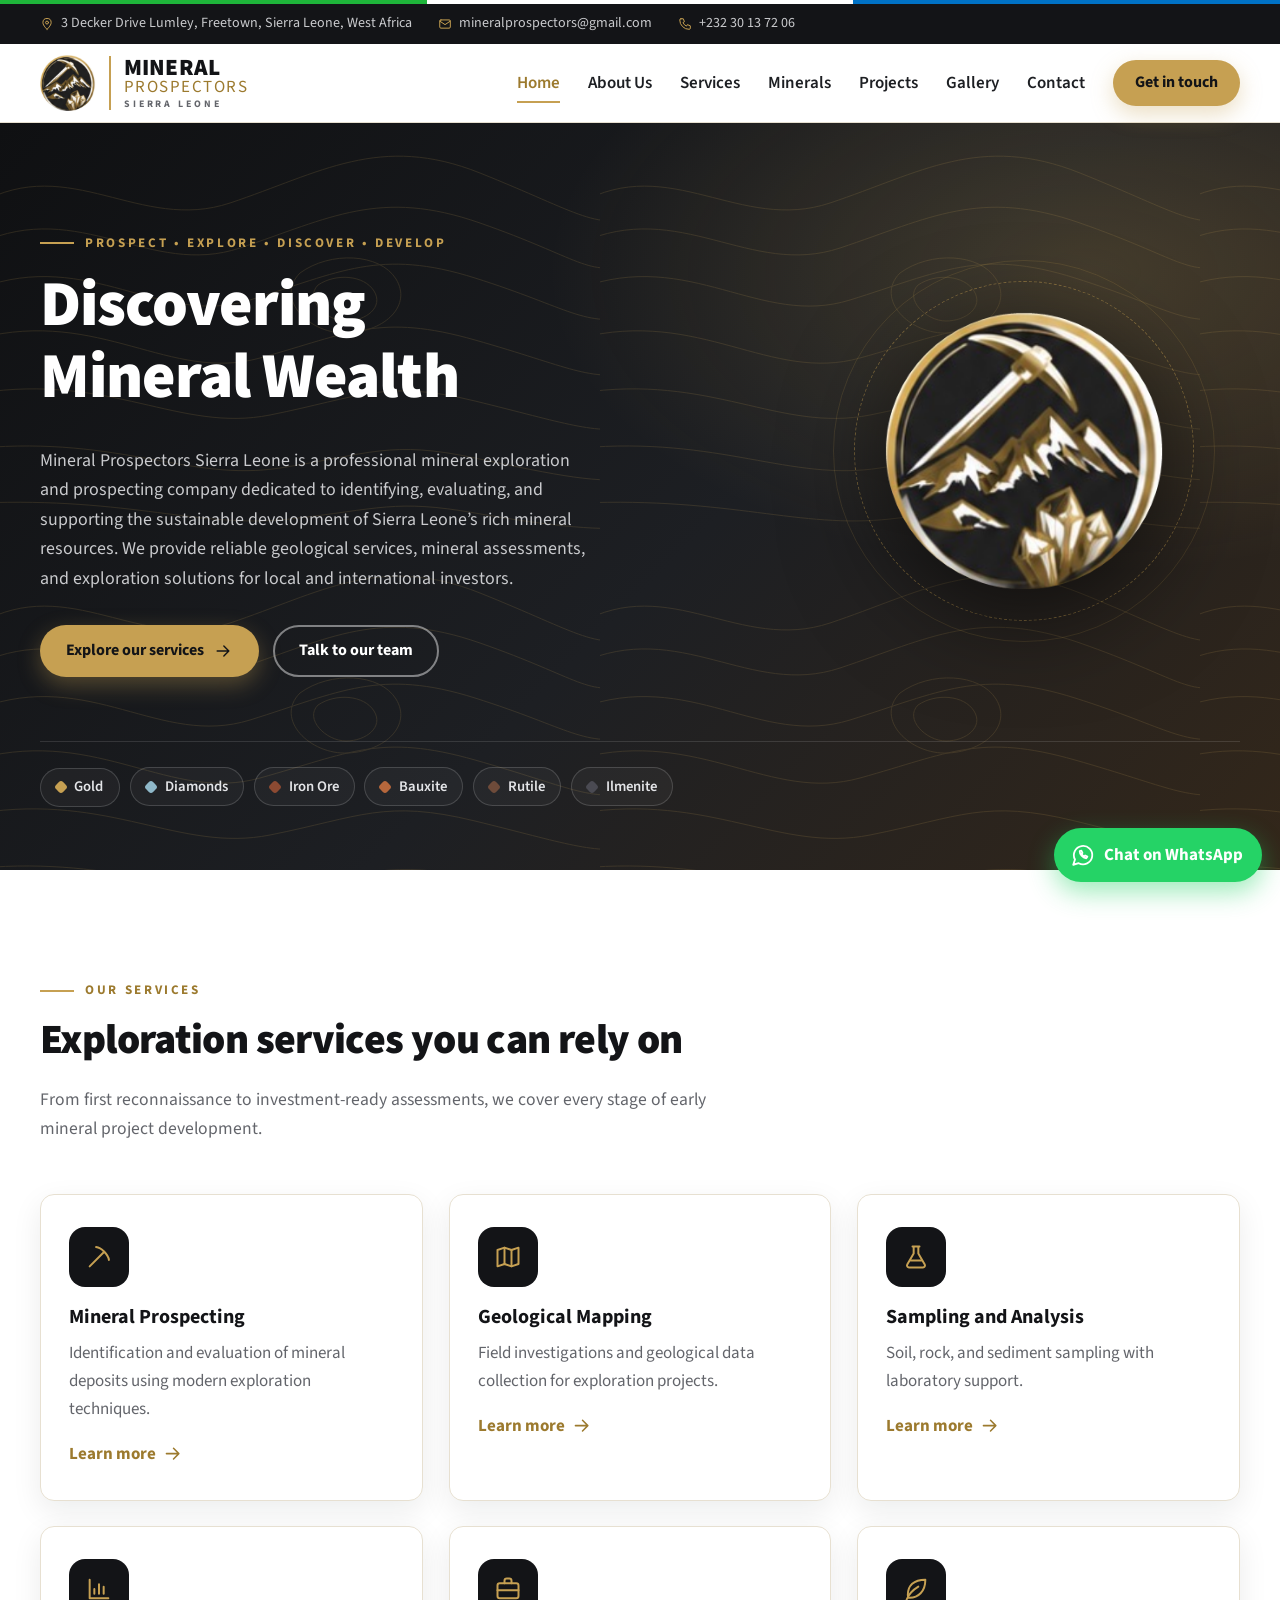
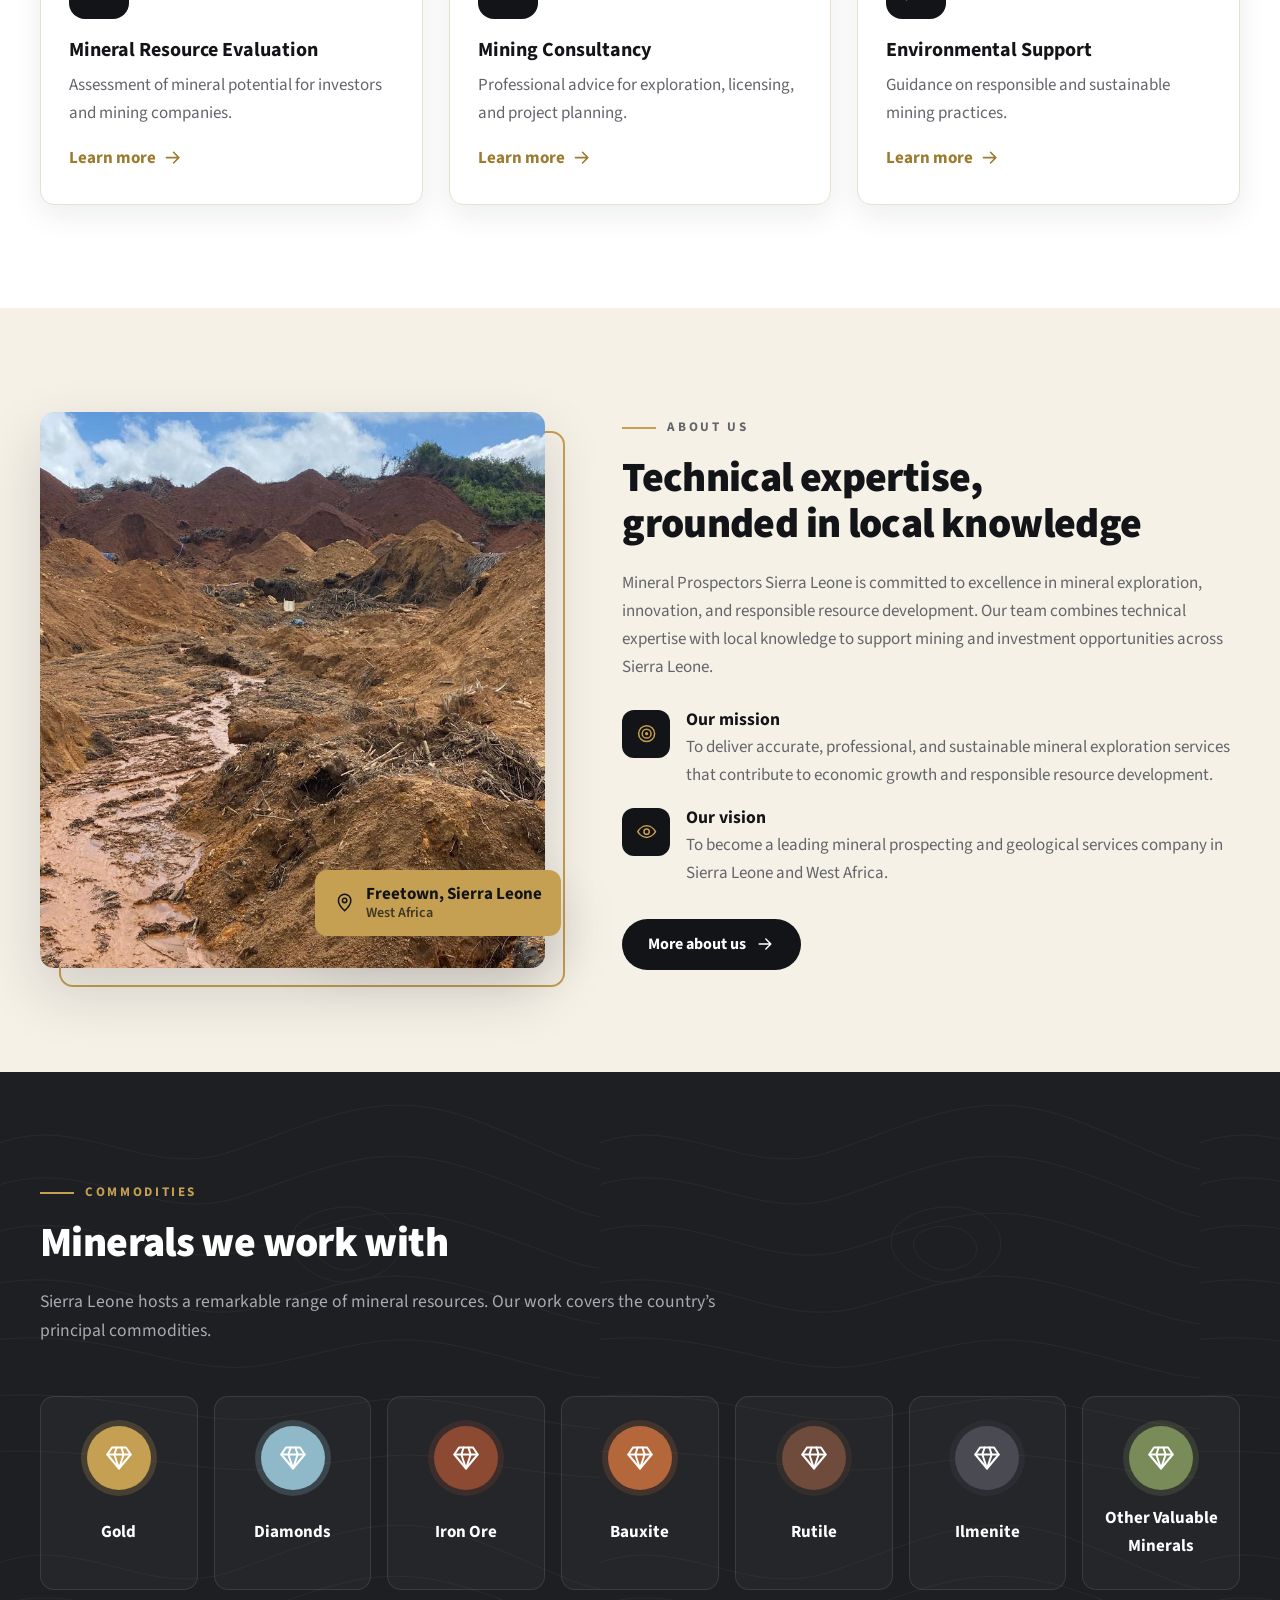
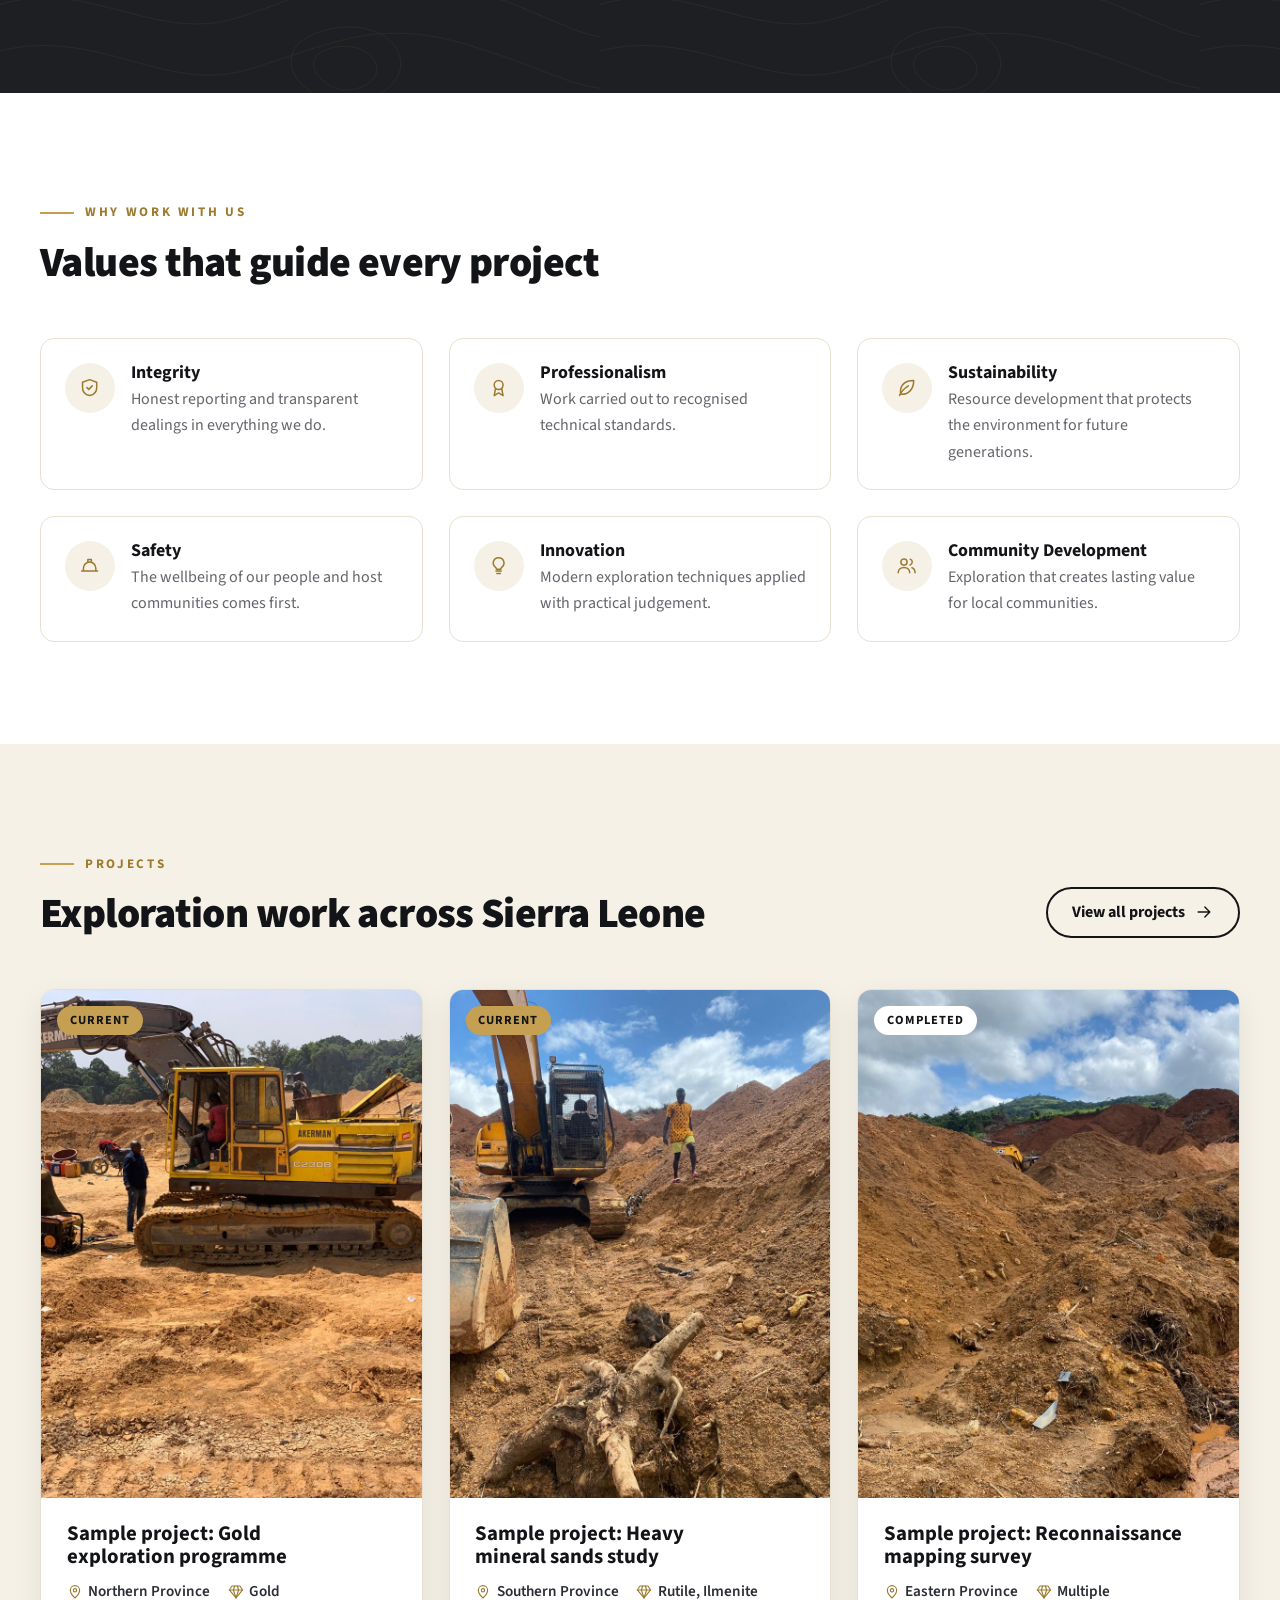
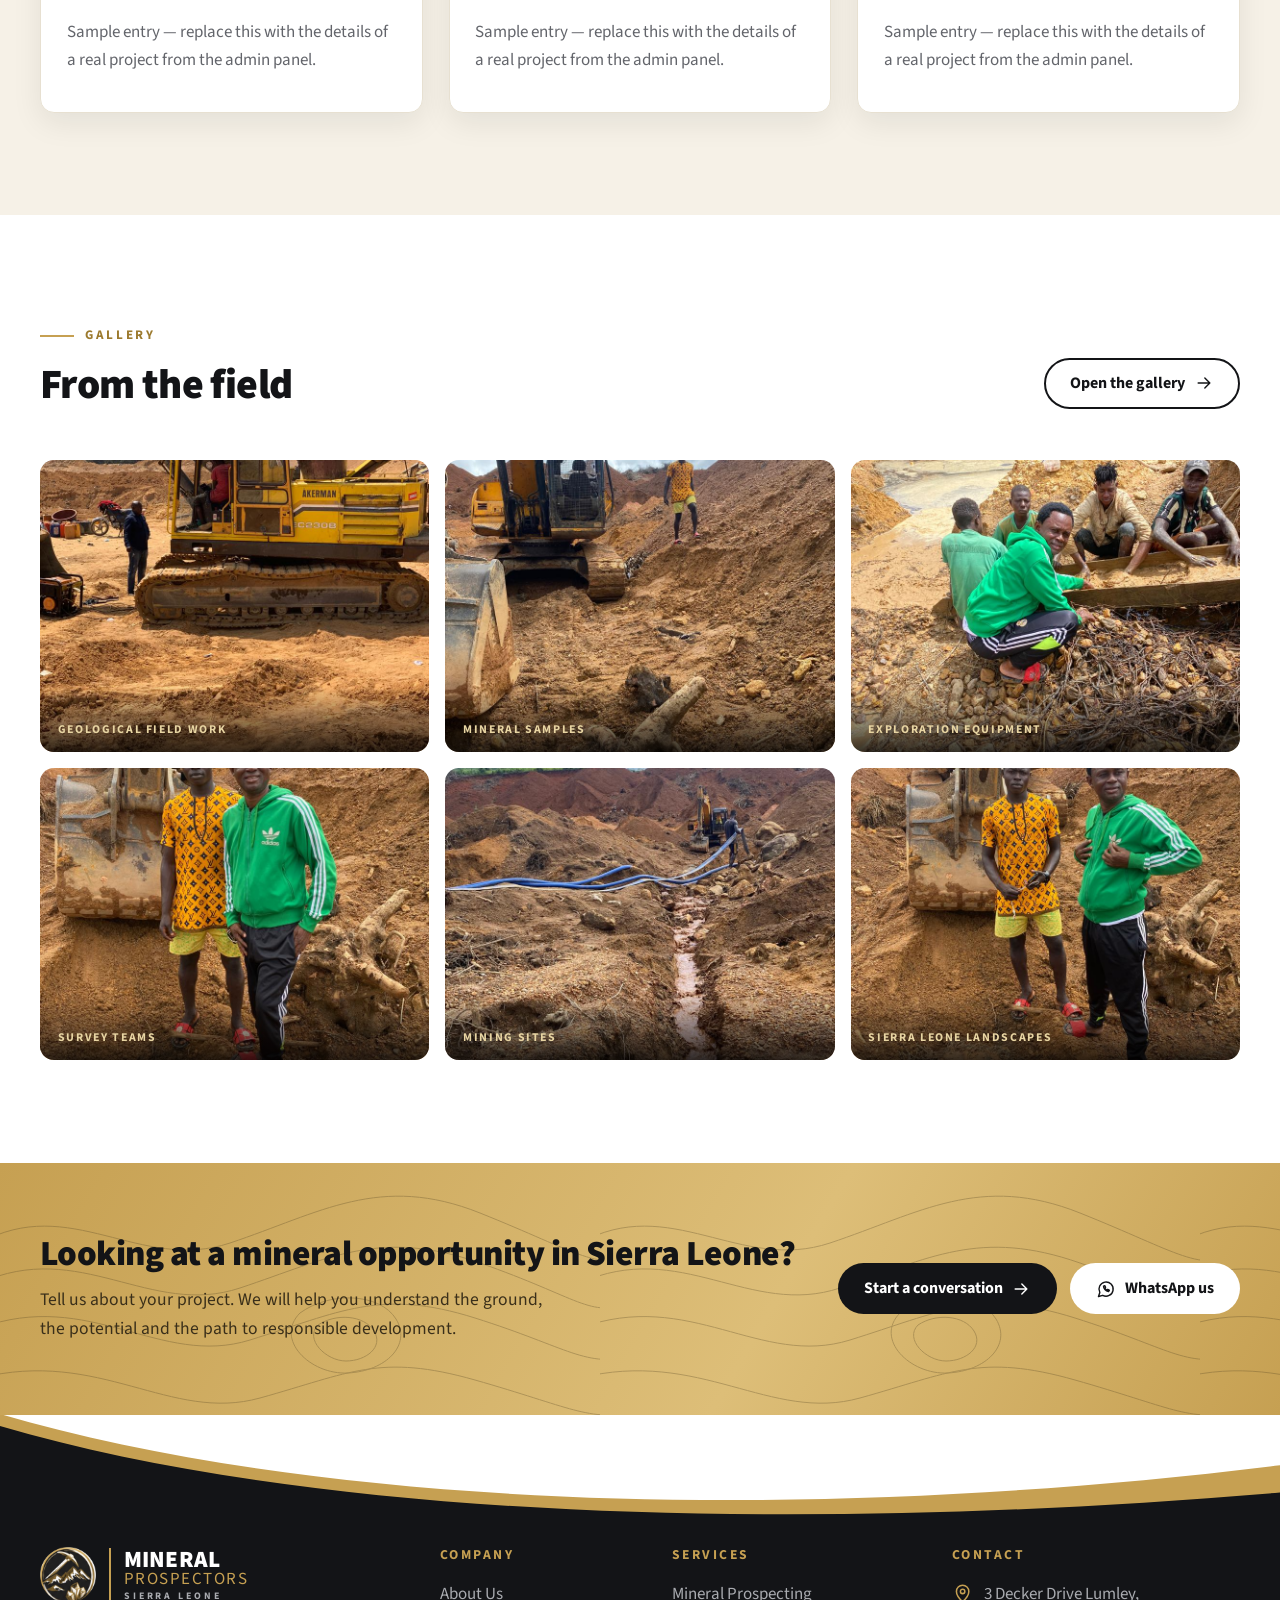
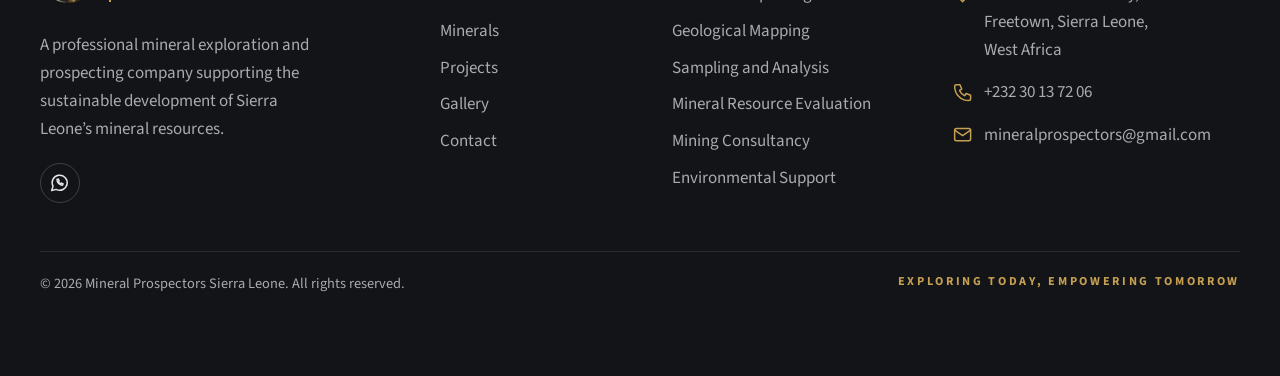
==== index.html @ 702586b1 "Static HTML/CSS/JS copy of the Mineral Prospectors Sierra Leone website Co-Authored-By: Claude Opus " ====
<!DOCTYPE html>
<html lang="en">
<head>
    <meta charset="utf-8">
    <meta name="viewport" content="width=device-width, initial-scale=1">
    <title>Mineral Prospectors Sierra Leone | Exploring Today, Empowering Tomorrow</title>
    <meta name="description" content="Mineral Prospectors Sierra Leone is a professional mineral exploration and prospecting company providing geological surveys, mineral assessments and mining consultancy for local and international investors.">
    <meta name="theme-color" content="#17181B">
    <meta property="og:title" content="Mineral Prospectors Sierra Leone | Exploring Today, Empowering Tomorrow">
    <meta property="og:description" content="Mineral Prospectors Sierra Leone is a professional mineral exploration and prospecting company providing geological surveys, mineral assessments and mining consultancy for local and international investors.">
    <meta property="og:type" content="website">
    <link rel="icon" type="image/png" href="assets/img/favicon.png">
    <link rel="preconnect" href="https://fonts.googleapis.com">
    <link rel="preconnect" href="https://fonts.gstatic.com" crossorigin>
    <link href="https://fonts.googleapis.com/css2?family=Source+Sans+3:wght@400;600;700;900&display=swap" rel="stylesheet">
    <link rel="stylesheet" href="https://cdn.jsdelivr.net/npm/aos@2.3.4/dist/aos.css">
    <link rel="stylesheet" href="assets/css/style.css">
</head>
<body>
<a class="skip" href="#main">Skip to content</a>
<div class="flag" aria-hidden="true"><i></i><i></i><i></i></div>

<div class="topbar">
    <div class="container topbar__in">
        <div class="topbar__info">
            <span><svg class="icon" viewBox="0 0 24 24" fill="none" stroke="currentColor" stroke-width="1.7" stroke-linecap="round" stroke-linejoin="round" aria-hidden="true"><path d="M12 21s-7-6.200-7-11.500a7 7 0 0 1 14 0C19 14.800 12 21 12 21z"/><circle cx="12" cy="9.500" r="2.500"/></svg>3 Decker Drive Lumley, Freetown, Sierra Leone, West Africa</span>            <a href="mailto:mineralprospectors@gmail.com"><svg class="icon" viewBox="0 0 24 24" fill="none" stroke="currentColor" stroke-width="1.7" stroke-linecap="round" stroke-linejoin="round" aria-hidden="true"><rect x="3" y="5" width="18" height="14" rx="2"/><path d="m3 7 9 6 9-6"/></svg>mineralprospectors@gmail.com</a>            <a href="tel:+23230137206"><svg class="icon" viewBox="0 0 24 24" fill="none" stroke="currentColor" stroke-width="1.7" stroke-linecap="round" stroke-linejoin="round" aria-hidden="true"><path d="M5 3h4l2 5-2.500 1.500a11 11 0 0 0 6 6L16 13l5 2v4a2 2 0 0 1-2 2A16 16 0 0 1 3 5a2 2 0 0 1 2-2z"/></svg>+232 30 13 72 06</a>        </div>
        <div class="topbar__right">
            <div class="topbar__social">
                            </div>
        </div>
    </div>
</div>

<header class="header" id="header">
    <div class="container header__in">
        <a class="brand" href="index.html" aria-label="Mineral Prospectors Sierra Leone — home">
            <img src="assets/img/logo.png" alt="" width="56" height="56">
            <span class="brand__text"><strong>Mineral</strong><em>Prospectors</em><small>Sierra Leone</small></span>
        </a>

        <nav class="nav" id="nav" aria-label="Main">
            <div class="nav__head"><span>Menu</span><button class="nav__close" id="navClose" type="button" aria-label="Close menu"><svg class="icon" viewBox="0 0 24 24" fill="none" stroke="currentColor" stroke-width="1.7" stroke-linecap="round" stroke-linejoin="round" aria-hidden="true"><path d="M6 6l12 12M18 6 6 18"/></svg></button></div>
                            <a href="index.html" class="is-active" aria-current="page">Home</a>
                            <a href="about.html">About Us</a>
                            <a href="services.html">Services</a>
                            <a href="minerals.html">Minerals</a>
                            <a href="projects.html">Projects</a>
                            <a href="gallery.html">Gallery</a>
                            <a href="contact.html">Contact</a>
                        <a class="btn btn--gold nav__cta" href="contact.html">Get in touch</a>
        </nav>

        <button class="burger" id="burger" aria-label="Open menu" aria-expanded="false" aria-controls="nav"><span></span><span></span><span></span></button>
    </div>
</header>

<main id="main">

<section class="hero" style="--hero-img:url('uploads/20261009-c30846c750f95243.jpg')">
    <div class="container hero__in">
        <div class="hero__copy">
            <p class="eyebrow" data-aos="fade-up">Prospect • Explore • Discover • Develop</p>
            <h1 data-aos="fade-up" data-aos-delay="80">Discovering Mineral Wealth</h1>
            <p class="hero__text" data-aos="fade-up" data-aos-delay="160">Mineral Prospectors Sierra Leone is a professional mineral exploration and prospecting company dedicated to identifying, evaluating, and supporting the sustainable development of Sierra Leone’s rich mineral resources. We provide reliable geological services, mineral assessments, and exploration solutions for local and international investors.</p>
            <div class="hero__actions" data-aos="fade-up" data-aos-delay="240">
                                    <a class="btn btn--gold" href="services.html">Explore our services<svg class="icon" viewBox="0 0 24 24" fill="none" stroke="currentColor" stroke-width="1.7" stroke-linecap="round" stroke-linejoin="round" aria-hidden="true"><path d="M5 12h14M13 6l6 6-6 6"/></svg></a>
                                                    <a class="btn btn--ghost" href="contact.html">Talk to our team</a>
                            </div>
        </div>

        <div class="hero__art" data-aos="zoom-in" data-aos-delay="200" aria-hidden="true">
            <div class="hero__ring"></div>
            <img src="assets/img/logo.png" alt="" width="320" height="320">
        </div>
    </div>

            <div class="container">
            <ul class="hero__minerals" data-aos="fade-up" data-aos-delay="300">
                                    <li><i style="background:#C6A052"></i>Gold</li>
                                    <li><i style="background:#8FB8C9"></i>Diamonds</li>
                                    <li><i style="background:#8C4A32"></i>Iron Ore</li>
                                    <li><i style="background:#B5673C"></i>Bauxite</li>
                                    <li><i style="background:#6E4B3A"></i>Rutile</li>
                                    <li><i style="background:#4A4A52"></i>Ilmenite</li>
                            </ul>
        </div>
    </section>


<section class="section">
    <div class="container">
        <header class="section__head" data-aos="fade-up">
            <p class="eyebrow">Our services</p>
            <h2>Exploration services you can rely on</h2>
            <p>From first reconnaissance to investment-ready assessments, we cover every stage of early mineral project development.</p>
        </header>
        <div class="grid grid--3">
                            <article class="card service" data-aos="fade-up" data-aos-delay="0">
                    <span class="service__icon"><svg class="icon" viewBox="0 0 24 24" fill="none" stroke="currentColor" stroke-width="1.7" stroke-linecap="round" stroke-linejoin="round" aria-hidden="true"><path d="M16.5 7.5 4 20"/><path d="M9.5 3.5C14 4 20 10 20.5 14.5"/></svg></span>
                    <h3>Mineral Prospecting</h3>
                    <p>Identification and evaluation of mineral deposits using modern exploration techniques.</p>
                    <a class="link" href="services.html#service-1">Learn more<svg class="icon" viewBox="0 0 24 24" fill="none" stroke="currentColor" stroke-width="1.7" stroke-linecap="round" stroke-linejoin="round" aria-hidden="true"><path d="M5 12h14M13 6l6 6-6 6"/></svg></a>
                </article>
                            <article class="card service" data-aos="fade-up" data-aos-delay="100">
                    <span class="service__icon"><svg class="icon" viewBox="0 0 24 24" fill="none" stroke="currentColor" stroke-width="1.7" stroke-linecap="round" stroke-linejoin="round" aria-hidden="true"><path d="M9 4 3 6v14l6-2 6 2 6-2V4l-6 2-6-2z"/><path d="M9 4v14M15 6v14"/></svg></span>
                    <h3>Geological Mapping</h3>
                    <p>Field investigations and geological data collection for exploration projects.</p>
                    <a class="link" href="services.html#service-2">Learn more<svg class="icon" viewBox="0 0 24 24" fill="none" stroke="currentColor" stroke-width="1.7" stroke-linecap="round" stroke-linejoin="round" aria-hidden="true"><path d="M5 12h14M13 6l6 6-6 6"/></svg></a>
                </article>
                            <article class="card service" data-aos="fade-up" data-aos-delay="200">
                    <span class="service__icon"><svg class="icon" viewBox="0 0 24 24" fill="none" stroke="currentColor" stroke-width="1.7" stroke-linecap="round" stroke-linejoin="round" aria-hidden="true"><path d="M9 3h6M10 3v6l-5.5 9.5A1.7 1.7 0 0 0 6 21h12a1.7 1.7 0 0 0 1.5-2.5L14 9V3"/><path d="M7.5 15h9"/></svg></span>
                    <h3>Sampling and Analysis</h3>
                    <p>Soil, rock, and sediment sampling with laboratory support.</p>
                    <a class="link" href="services.html#service-3">Learn more<svg class="icon" viewBox="0 0 24 24" fill="none" stroke="currentColor" stroke-width="1.7" stroke-linecap="round" stroke-linejoin="round" aria-hidden="true"><path d="M5 12h14M13 6l6 6-6 6"/></svg></a>
                </article>
                            <article class="card service" data-aos="fade-up" data-aos-delay="0">
                    <span class="service__icon"><svg class="icon" viewBox="0 0 24 24" fill="none" stroke="currentColor" stroke-width="1.7" stroke-linecap="round" stroke-linejoin="round" aria-hidden="true"><path d="M4 4v16h16"/><path d="M8 16v-4M12 16V8M16 16v-6"/></svg></span>
                    <h3>Mineral Resource Evaluation</h3>
                    <p>Assessment of mineral potential for investors and mining companies.</p>
                    <a class="link" href="services.html#service-4">Learn more<svg class="icon" viewBox="0 0 24 24" fill="none" stroke="currentColor" stroke-width="1.7" stroke-linecap="round" stroke-linejoin="round" aria-hidden="true"><path d="M5 12h14M13 6l6 6-6 6"/></svg></a>
                </article>
                            <article class="card service" data-aos="fade-up" data-aos-delay="100">
                    <span class="service__icon"><svg class="icon" viewBox="0 0 24 24" fill="none" stroke="currentColor" stroke-width="1.7" stroke-linecap="round" stroke-linejoin="round" aria-hidden="true"><rect x="3" y="7" width="18" height="13" rx="2"/><path d="M9 7V5a2 2 0 0 1 2-2h2a2 2 0 0 1 2 2v2M3 13h18"/></svg></span>
                    <h3>Mining Consultancy</h3>
                    <p>Professional advice for exploration, licensing, and project planning.</p>
                    <a class="link" href="services.html#service-5">Learn more<svg class="icon" viewBox="0 0 24 24" fill="none" stroke="currentColor" stroke-width="1.7" stroke-linecap="round" stroke-linejoin="round" aria-hidden="true"><path d="M5 12h14M13 6l6 6-6 6"/></svg></a>
                </article>
                            <article class="card service" data-aos="fade-up" data-aos-delay="200">
                    <span class="service__icon"><svg class="icon" viewBox="0 0 24 24" fill="none" stroke="currentColor" stroke-width="1.7" stroke-linecap="round" stroke-linejoin="round" aria-hidden="true"><path d="M20 4C10 4 5 9 5 17c0 1 .2 2 .5 2.500C14 20 20 14 20 4z"/><path d="M4 21c2-5 5-8 10-11"/></svg></span>
                    <h3>Environmental Support</h3>
                    <p>Guidance on responsible and sustainable mining practices.</p>
                    <a class="link" href="services.html#service-6">Learn more<svg class="icon" viewBox="0 0 24 24" fill="none" stroke="currentColor" stroke-width="1.7" stroke-linecap="round" stroke-linejoin="round" aria-hidden="true"><path d="M5 12h14M13 6l6 6-6 6"/></svg></a>
                </article>
                    </div>
    </div>
</section>

<section class="section section--sand">
    <div class="container split">
        <div class="split__media" data-aos="fade-right">
            <img class="split__img" src="uploads/20261009-9b5b3c25ed85804b.jpg" alt="About Mineral Prospectors" loading="lazy">            <div class="split__badge"><svg class="icon" viewBox="0 0 24 24" fill="none" stroke="currentColor" stroke-width="1.7" stroke-linecap="round" stroke-linejoin="round" aria-hidden="true"><path d="M12 21s-7-6.200-7-11.500a7 7 0 0 1 14 0C19 14.800 12 21 12 21z"/><circle cx="12" cy="9.500" r="2.500"/></svg><span>Freetown, Sierra Leone<small>West Africa</small></span></div>
        </div>
        <div data-aos="fade-left">
            <p class="eyebrow">About us</p>
            <h2>Technical expertise, grounded in local knowledge</h2>
            <p>Mineral Prospectors Sierra Leone is committed to excellence in mineral exploration, innovation, and responsible resource development. Our team combines technical expertise with local knowledge to support mining and investment opportunities across Sierra Leone.</p>            <div class="mv">
                <div class="mv__item"><span><svg class="icon" viewBox="0 0 24 24" fill="none" stroke="currentColor" stroke-width="1.7" stroke-linecap="round" stroke-linejoin="round" aria-hidden="true"><circle cx="12" cy="12" r="9"/><circle cx="12" cy="12" r="5"/><circle cx="12" cy="12" r="1"/></svg></span><div><h3>Our mission</h3><p>To deliver accurate, professional, and sustainable mineral exploration services that contribute to economic growth and responsible resource development.</p></div></div>
                <div class="mv__item"><span><svg class="icon" viewBox="0 0 24 24" fill="none" stroke="currentColor" stroke-width="1.7" stroke-linecap="round" stroke-linejoin="round" aria-hidden="true"><path d="M2 12s3.600-6.500 10-6.500S22 12 22 12s-3.600 6.500-10 6.500S2 12 2 12z"/><circle cx="12" cy="12" r="3"/></svg></span><div><h3>Our vision</h3><p>To become a leading mineral prospecting and geological services company in Sierra Leone and West Africa.</p></div></div>
            </div>
            <a class="btn btn--dark" href="about.html">More about us<svg class="icon" viewBox="0 0 24 24" fill="none" stroke="currentColor" stroke-width="1.7" stroke-linecap="round" stroke-linejoin="round" aria-hidden="true"><path d="M5 12h14M13 6l6 6-6 6"/></svg></a>
        </div>
    </div>
</section>

<section class="section section--dark">
    <div class="container">
        <header class="section__head" data-aos="fade-up">
            <p class="eyebrow">Commodities</p>
            <h2>Minerals we work with</h2>
            <p>Sierra Leone hosts a remarkable range of mineral resources. Our work covers the country’s principal commodities.</p>
        </header>
        <div class="minerals">
                            <a class="mineral" href="minerals.html" style="--m:#C6A052" data-aos="zoom-in" data-aos-delay="0">
                    <span class="mineral__gem"><svg class="icon" viewBox="0 0 24 24" fill="none" stroke="currentColor" stroke-width="1.7" stroke-linecap="round" stroke-linejoin="round" aria-hidden="true"><path d="M6 3h12l4 6-10 12L2 9z"/><path d="M2 9h20M10 3 8 9l4 12 4-12-2-6"/></svg></span>
                    <strong>Gold</strong>
                </a>
                            <a class="mineral" href="minerals.html" style="--m:#8FB8C9" data-aos="zoom-in" data-aos-delay="80">
                    <span class="mineral__gem"><svg class="icon" viewBox="0 0 24 24" fill="none" stroke="currentColor" stroke-width="1.7" stroke-linecap="round" stroke-linejoin="round" aria-hidden="true"><path d="M6 3h12l4 6-10 12L2 9z"/><path d="M2 9h20M10 3 8 9l4 12 4-12-2-6"/></svg></span>
                    <strong>Diamonds</strong>
                </a>
                            <a class="mineral" href="minerals.html" style="--m:#8C4A32" data-aos="zoom-in" data-aos-delay="160">
                    <span class="mineral__gem"><svg class="icon" viewBox="0 0 24 24" fill="none" stroke="currentColor" stroke-width="1.7" stroke-linecap="round" stroke-linejoin="round" aria-hidden="true"><path d="M6 3h12l4 6-10 12L2 9z"/><path d="M2 9h20M10 3 8 9l4 12 4-12-2-6"/></svg></span>
                    <strong>Iron Ore</strong>
                </a>
                            <a class="mineral" href="minerals.html" style="--m:#B5673C" data-aos="zoom-in" data-aos-delay="240">
                    <span class="mineral__gem"><svg class="icon" viewBox="0 0 24 24" fill="none" stroke="currentColor" stroke-width="1.7" stroke-linecap="round" stroke-linejoin="round" aria-hidden="true"><path d="M6 3h12l4 6-10 12L2 9z"/><path d="M2 9h20M10 3 8 9l4 12 4-12-2-6"/></svg></span>
                    <strong>Bauxite</strong>
                </a>
                            <a class="mineral" href="minerals.html" style="--m:#6E4B3A" data-aos="zoom-in" data-aos-delay="0">
                    <span class="mineral__gem"><svg class="icon" viewBox="0 0 24 24" fill="none" stroke="currentColor" stroke-width="1.7" stroke-linecap="round" stroke-linejoin="round" aria-hidden="true"><path d="M6 3h12l4 6-10 12L2 9z"/><path d="M2 9h20M10 3 8 9l4 12 4-12-2-6"/></svg></span>
                    <strong>Rutile</strong>
                </a>
                            <a class="mineral" href="minerals.html" style="--m:#4A4A52" data-aos="zoom-in" data-aos-delay="80">
                    <span class="mineral__gem"><svg class="icon" viewBox="0 0 24 24" fill="none" stroke="currentColor" stroke-width="1.7" stroke-linecap="round" stroke-linejoin="round" aria-hidden="true"><path d="M6 3h12l4 6-10 12L2 9z"/><path d="M2 9h20M10 3 8 9l4 12 4-12-2-6"/></svg></span>
                    <strong>Ilmenite</strong>
                </a>
                            <a class="mineral" href="minerals.html" style="--m:#7A8B5A" data-aos="zoom-in" data-aos-delay="160">
                    <span class="mineral__gem"><svg class="icon" viewBox="0 0 24 24" fill="none" stroke="currentColor" stroke-width="1.7" stroke-linecap="round" stroke-linejoin="round" aria-hidden="true"><path d="M6 3h12l4 6-10 12L2 9z"/><path d="M2 9h20M10 3 8 9l4 12 4-12-2-6"/></svg></span>
                    <strong>Other Valuable Minerals</strong>
                </a>
                    </div>
    </div>
</section>

<section class="section">
    <div class="container">
        <header class="section__head" data-aos="fade-up">
            <p class="eyebrow">Why work with us</p>
            <h2>Values that guide every project</h2>
        </header>
        <div class="grid grid--3 values">
                            <div class="value" data-aos="fade-up" data-aos-delay="0">
                    <span><svg class="icon" viewBox="0 0 24 24" fill="none" stroke="currentColor" stroke-width="1.7" stroke-linecap="round" stroke-linejoin="round" aria-hidden="true"><path d="M12 3 4 6v6c0 5 3.5 8 8 9 4.5-1 8-4 8-9V6z"/><path d="m9 12 2 2 4-4"/></svg></span>
                    <div><h3>Integrity</h3><p>Honest reporting and transparent dealings in everything we do.</p></div>
                </div>
                            <div class="value" data-aos="fade-up" data-aos-delay="100">
                    <span><svg class="icon" viewBox="0 0 24 24" fill="none" stroke="currentColor" stroke-width="1.7" stroke-linecap="round" stroke-linejoin="round" aria-hidden="true"><circle cx="12" cy="9" r="5"/><path d="m8.500 13-1.500 8 5-3 5 3-1.500-8"/></svg></span>
                    <div><h3>Professionalism</h3><p>Work carried out to recognised technical standards.</p></div>
                </div>
                            <div class="value" data-aos="fade-up" data-aos-delay="200">
                    <span><svg class="icon" viewBox="0 0 24 24" fill="none" stroke="currentColor" stroke-width="1.7" stroke-linecap="round" stroke-linejoin="round" aria-hidden="true"><path d="M20 4C10 4 5 9 5 17c0 1 .2 2 .5 2.500C14 20 20 14 20 4z"/><path d="M4 21c2-5 5-8 10-11"/></svg></span>
                    <div><h3>Sustainability</h3><p>Resource development that protects the environment for future generations.</p></div>
                </div>
                            <div class="value" data-aos="fade-up" data-aos-delay="0">
                    <span><svg class="icon" viewBox="0 0 24 24" fill="none" stroke="currentColor" stroke-width="1.7" stroke-linecap="round" stroke-linejoin="round" aria-hidden="true"><path d="M3 18h18M5 18v-3a7 7 0 0 1 14 0v3M10 8.300V5h4v3.300"/></svg></span>
                    <div><h3>Safety</h3><p>The wellbeing of our people and host communities comes first.</p></div>
                </div>
                            <div class="value" data-aos="fade-up" data-aos-delay="100">
                    <span><svg class="icon" viewBox="0 0 24 24" fill="none" stroke="currentColor" stroke-width="1.7" stroke-linecap="round" stroke-linejoin="round" aria-hidden="true"><path d="M9 18h6M10 21h4"/><path d="M12 3a6 6 0 0 0-3.500 10.900c.6.5 1 1.200 1 2V16h5v-.1c0-.8.4-1.500 1-2A6 6 0 0 0 12 3z"/></svg></span>
                    <div><h3>Innovation</h3><p>Modern exploration techniques applied with practical judgement.</p></div>
                </div>
                            <div class="value" data-aos="fade-up" data-aos-delay="200">
                    <span><svg class="icon" viewBox="0 0 24 24" fill="none" stroke="currentColor" stroke-width="1.7" stroke-linecap="round" stroke-linejoin="round" aria-hidden="true"><circle cx="9" cy="8" r="3.5"/><path d="M2.5 20c0-3.600 2.900-6 6.500-6s6.500 2.400 6.500 6M16 4.700a3.500 3.500 0 0 1 0 6.600M18 14.300c2.200.700 3.500 2.600 3.500 5.700"/></svg></span>
                    <div><h3>Community Development</h3><p>Exploration that creates lasting value for local communities.</p></div>
                </div>
                    </div>
    </div>
</section>

<section class="section section--sand">
    <div class="container">
        <header class="section__head section__head--row" data-aos="fade-up">
            <div>
                <p class="eyebrow">Projects</p>
                <h2>Exploration work across Sierra Leone</h2>
            </div>
            <a class="btn btn--outline" href="projects.html">View all projects<svg class="icon" viewBox="0 0 24 24" fill="none" stroke="currentColor" stroke-width="1.7" stroke-linecap="round" stroke-linejoin="round" aria-hidden="true"><path d="M5 12h14M13 6l6 6-6 6"/></svg></a>
        </header>
        <div class="grid grid--3">
                            <article class="card project" data-aos="fade-up" data-aos-delay="0">
                    <div class="project__media">
                        <img class="" src="uploads/20261009-3a8f583839b55566.jpg" alt="Sample project: Gold exploration programme" loading="lazy">                        <span class="tag tag--current">Current</span>
                    </div>
                    <div class="project__body">
                        <h3>Sample project: Gold exploration programme</h3>
                        <ul class="meta">
                            <li><svg class="icon" viewBox="0 0 24 24" fill="none" stroke="currentColor" stroke-width="1.7" stroke-linecap="round" stroke-linejoin="round" aria-hidden="true"><path d="M12 21s-7-6.200-7-11.500a7 7 0 0 1 14 0C19 14.800 12 21 12 21z"/><circle cx="12" cy="9.500" r="2.500"/></svg>Northern Province</li>                            <li><svg class="icon" viewBox="0 0 24 24" fill="none" stroke="currentColor" stroke-width="1.7" stroke-linecap="round" stroke-linejoin="round" aria-hidden="true"><path d="M6 3h12l4 6-10 12L2 9z"/><path d="M2 9h20M10 3 8 9l4 12 4-12-2-6"/></svg>Gold</li>                        </ul>
                        <p>Sample entry — replace this with the details of a real project from the admin panel.</p>
                    </div>
                </article>
                            <article class="card project" data-aos="fade-up" data-aos-delay="100">
                    <div class="project__media">
                        <img class="" src="uploads/20261009-cfaba55e94807777.jpg" alt="Sample project: Heavy mineral sands study" loading="lazy">                        <span class="tag tag--current">Current</span>
                    </div>
                    <div class="project__body">
                        <h3>Sample project: Heavy mineral sands study</h3>
                        <ul class="meta">
                            <li><svg class="icon" viewBox="0 0 24 24" fill="none" stroke="currentColor" stroke-width="1.7" stroke-linecap="round" stroke-linejoin="round" aria-hidden="true"><path d="M12 21s-7-6.200-7-11.500a7 7 0 0 1 14 0C19 14.800 12 21 12 21z"/><circle cx="12" cy="9.500" r="2.500"/></svg>Southern Province</li>                            <li><svg class="icon" viewBox="0 0 24 24" fill="none" stroke="currentColor" stroke-width="1.7" stroke-linecap="round" stroke-linejoin="round" aria-hidden="true"><path d="M6 3h12l4 6-10 12L2 9z"/><path d="M2 9h20M10 3 8 9l4 12 4-12-2-6"/></svg>Rutile, Ilmenite</li>                        </ul>
                        <p>Sample entry — replace this with the details of a real project from the admin panel.</p>
                    </div>
                </article>
                            <article class="card project" data-aos="fade-up" data-aos-delay="200">
                    <div class="project__media">
                        <img class="" src="uploads/20261009-09189d1b3547363b.jpg" alt="Sample project: Reconnaissance mapping survey" loading="lazy">                        <span class="tag tag--completed">Completed</span>
                    </div>
                    <div class="project__body">
                        <h3>Sample project: Reconnaissance mapping survey</h3>
                        <ul class="meta">
                            <li><svg class="icon" viewBox="0 0 24 24" fill="none" stroke="currentColor" stroke-width="1.7" stroke-linecap="round" stroke-linejoin="round" aria-hidden="true"><path d="M12 21s-7-6.200-7-11.500a7 7 0 0 1 14 0C19 14.800 12 21 12 21z"/><circle cx="12" cy="9.500" r="2.500"/></svg>Eastern Province</li>                            <li><svg class="icon" viewBox="0 0 24 24" fill="none" stroke="currentColor" stroke-width="1.7" stroke-linecap="round" stroke-linejoin="round" aria-hidden="true"><path d="M6 3h12l4 6-10 12L2 9z"/><path d="M2 9h20M10 3 8 9l4 12 4-12-2-6"/></svg>Multiple</li>                        </ul>
                        <p>Sample entry — replace this with the details of a real project from the admin panel.</p>
                    </div>
                </article>
                    </div>
    </div>
</section>

<section class="section">
    <div class="container">
        <header class="section__head section__head--row" data-aos="fade-up">
            <div>
                <p class="eyebrow">Gallery</p>
                <h2>From the field</h2>
            </div>
            <a class="btn btn--outline" href="gallery.html">Open the gallery<svg class="icon" viewBox="0 0 24 24" fill="none" stroke="currentColor" stroke-width="1.7" stroke-linecap="round" stroke-linejoin="round" aria-hidden="true"><path d="M5 12h14M13 6l6 6-6 6"/></svg></a>
        </header>
        <div class="gallery gallery--preview">
                            <a class="gallery__item" href="gallery.html" data-aos="fade-up" data-aos-delay="0">
                    <img class="" src="uploads/20261009-67c875836b153b8b.jpg" alt="Geological field work (add photo)" loading="lazy">                    <span class="gallery__cap"><small>Geological field work</small></span>
                </a>
                            <a class="gallery__item" href="gallery.html" data-aos="fade-up" data-aos-delay="80">
                    <img class="" src="uploads/20261009-d6fb8ed642d35498.jpg" alt="Mineral samples (add photo)" loading="lazy">                    <span class="gallery__cap"><small>Mineral samples</small></span>
                </a>
                            <a class="gallery__item" href="gallery.html" data-aos="fade-up" data-aos-delay="160">
                    <img class="" src="uploads/20261009-a67a014dbce7a696.jpg" alt="Exploration equipment (add photo)" loading="lazy">                    <span class="gallery__cap"><small>Exploration equipment</small></span>
                </a>
                            <a class="gallery__item" href="gallery.html" data-aos="fade-up" data-aos-delay="0">
                    <img class="" src="uploads/20261009-671cbabc179f9d1b.jpg" alt="Survey teams (add photo)" loading="lazy">                    <span class="gallery__cap"><small>Survey teams</small></span>
                </a>
                            <a class="gallery__item" href="gallery.html" data-aos="fade-up" data-aos-delay="80">
                    <img class="" src="uploads/20261009-e2b5104344a95923.jpg" alt="Mining sites (add photo)" loading="lazy">                    <span class="gallery__cap"><small>Mining sites</small></span>
                </a>
                            <a class="gallery__item" href="gallery.html" data-aos="fade-up" data-aos-delay="160">
                    <img class="" src="uploads/20261009-eac6e717dd3372e0.jpg" alt="Sierra Leone landscapes (add photo)" loading="lazy">                    <span class="gallery__cap"><small>Sierra Leone landscapes</small></span>
                </a>
                    </div>
    </div>
</section>

<section class="cta">
    <div class="container cta__in" data-aos="fade-up">
        <div>
            <h2>Looking at a mineral opportunity in Sierra Leone?</h2>
            <p>Tell us about your project. We will help you understand the ground, the potential and the path to responsible development.</p>
        </div>
        <div class="cta__actions">
            <a class="btn btn--dark" href="contact.html">Start a conversation<svg class="icon" viewBox="0 0 24 24" fill="none" stroke="currentColor" stroke-width="1.7" stroke-linecap="round" stroke-linejoin="round" aria-hidden="true"><path d="M5 12h14M13 6l6 6-6 6"/></svg></a>
                            <a class="btn btn--light" href="https://wa.me/231770143670?text=Hello%20Mineral%20Prospectors%2C%20I%20would%20like%20to%20make%20an%20enquiry." target="_blank" rel="noopener"><svg class="icon" viewBox="0 0 24 24" fill="none" stroke="currentColor" stroke-width="1.7" stroke-linecap="round" stroke-linejoin="round" aria-hidden="true"><path d="m3 21 1.600-4.800A8.500 8.500 0 1 1 8 19.600z"/><path d="M9 8.500c0 3 2.500 6 6 6.500l1-1.500-2-1-1 .8c-1-.5-1.800-1.300-2.300-2.300l.8-1-1-2z"/></svg>WhatsApp us</a>
                    </div>
    </div>
</section>

</main>

<footer class="footer">
    <svg class="footer__curve" viewBox="0 0 1440 120" preserveAspectRatio="none" aria-hidden="true">
        <path class="c-gold" d="M0 0c360 110 900 130 1440 60v60H0z"/>
        <path class="c-dark" d="M0 14c360 110 900 126 1440 78v28H0z"/>
    </svg>
    <div class="footer__body">
        <div class="container footer__grid">
            <div class="footer__brand">
                <a class="brand brand--light" href="index.html">
                    <img src="assets/img/logo.png" alt="" width="56" height="56" loading="lazy">
                    <span class="brand__text"><strong>Mineral</strong><em>Prospectors</em><small>Sierra Leone</small></span>
                </a>
                <p>A professional mineral exploration and prospecting company supporting the sustainable development of Sierra Leone’s mineral resources.</p>
                <div class="social">
                                        <a href="https://wa.me/231770143670?text=Hello%20Mineral%20Prospectors%2C%20I%20would%20like%20to%20make%20an%20enquiry." target="_blank" rel="noopener" aria-label="WhatsApp"><svg class="icon" viewBox="0 0 24 24" fill="none" stroke="currentColor" stroke-width="1.7" stroke-linecap="round" stroke-linejoin="round" aria-hidden="true"><path d="m3 21 1.600-4.800A8.500 8.500 0 1 1 8 19.600z"/><path d="M9 8.500c0 3 2.500 6 6 6.500l1-1.500-2-1-1 .8c-1-.5-1.800-1.300-2.300-2.300l.8-1-1-2z"/></svg></a>                </div>
            </div>

            <div>
                <h3>Company</h3>
                <ul class="footer__links">
                    <li><a href="about.html">About Us</a></li>
                    <li><a href="minerals.html">Minerals</a></li>
                    <li><a href="projects.html">Projects</a></li>
                    <li><a href="gallery.html">Gallery</a></li>
                    <li><a href="contact.html">Contact</a></li>
                </ul>
            </div>

            <div>
                <h3>Services</h3>
                <ul class="footer__links">
                                            <li><a href="services.html">Mineral Prospecting</a></li>
                                            <li><a href="services.html">Geological Mapping</a></li>
                                            <li><a href="services.html">Sampling and Analysis</a></li>
                                            <li><a href="services.html">Mineral Resource Evaluation</a></li>
                                            <li><a href="services.html">Mining Consultancy</a></li>
                                            <li><a href="services.html">Environmental Support</a></li>
                                    </ul>
            </div>

            <div>
                <h3>Contact</h3>
                <ul class="footer__contact">
                    <li><svg class="icon" viewBox="0 0 24 24" fill="none" stroke="currentColor" stroke-width="1.7" stroke-linecap="round" stroke-linejoin="round" aria-hidden="true"><path d="M12 21s-7-6.200-7-11.500a7 7 0 0 1 14 0C19 14.800 12 21 12 21z"/><circle cx="12" cy="9.500" r="2.500"/></svg><span>3 Decker Drive Lumley,<br />
Freetown, Sierra Leone,<br />
West Africa</span></li>                    <li><svg class="icon" viewBox="0 0 24 24" fill="none" stroke="currentColor" stroke-width="1.7" stroke-linecap="round" stroke-linejoin="round" aria-hidden="true"><path d="M5 3h4l2 5-2.500 1.500a11 11 0 0 0 6 6L16 13l5 2v4a2 2 0 0 1-2 2A16 16 0 0 1 3 5a2 2 0 0 1 2-2z"/></svg><a href="tel:+23230137206">+232 30 13 72 06</a></li>                    <li><svg class="icon" viewBox="0 0 24 24" fill="none" stroke="currentColor" stroke-width="1.7" stroke-linecap="round" stroke-linejoin="round" aria-hidden="true"><rect x="3" y="5" width="18" height="14" rx="2"/><path d="m3 7 9 6 9-6"/></svg><a href="mailto:mineralprospectors@gmail.com">mineralprospectors@gmail.com</a></li>                </ul>
            </div>
        </div>

        <div class="container footer__bottom">
            <span>&copy; 2026 Mineral Prospectors Sierra Leone. All rights reserved.</span>
            <span class="footer__slogan">Exploring Today, Empowering Tomorrow</span>
        </div>
    </div>
</footer>

    <a class="wa-float" href="https://wa.me/231770143670?text=Hello%20Mineral%20Prospectors%2C%20I%20would%20like%20to%20make%20an%20enquiry." target="_blank" rel="noopener" aria-label="Chat with us on WhatsApp">
        <svg class="icon" viewBox="0 0 24 24" fill="none" stroke="currentColor" stroke-width="1.7" stroke-linecap="round" stroke-linejoin="round" aria-hidden="true"><path d="m3 21 1.600-4.800A8.500 8.500 0 1 1 8 19.600z"/><path d="M9 8.500c0 3 2.500 6 6 6.500l1-1.500-2-1-1 .8c-1-.5-1.800-1.300-2.300-2.300l.8-1-1-2z"/></svg><span>Chat on WhatsApp</span>
    </a>
<button class="to-top" id="toTop" aria-label="Back to top"><svg class="icon" viewBox="0 0 24 24" fill="none" stroke="currentColor" stroke-width="1.7" stroke-linecap="round" stroke-linejoin="round" aria-hidden="true"><path d="M5 12h14M13 6l6 6-6 6"/></svg></button>

<script src="https://cdn.jsdelivr.net/npm/aos@2.3.4/dist/aos.js" defer></script>
<script src="assets/js/main.js" defer></script>
<script src="assets/js/static.js" defer></script>
</body>
</html>
---- assets/css/style.css ----
/* Mineral Prospectors Sierra Leone - styles */

:root {
    --gold: #C6A052;
    --gold-d: #9C7A2E;
    --gold-l: #E8D5A3;
    --ink: #131417;
    --char: #1D1F23;
    --char-2: #2A2D33;
    --brown: #4A3826;
    --sand: #F6F1E7;
    --paper: #FFFFFF;
    --text: #2A2B2E;
    --muted: #63656B;
    --line: #E7E0D1;
    --green: #1EB53A;
    --blue: #0072C6;
    --radius: 14px;
    --shadow: 0 10px 30px rgba(19, 20, 23, .08);
    --shadow-lg: 0 24px 60px rgba(19, 20, 23, .16);
    --container: 1200px;
    --font: "Source Sans 3", "Segoe UI", system-ui, -apple-system, Roboto, Arial, sans-serif;
    --topo: url("data:image/svg+xml,%3Csvg xmlns='http://www.w3.org/2000/svg' width='600' height='420' viewBox='0 0 600 420' fill='none' stroke='%23C6A052' stroke-width='1'%3E%3Cpath d='M-20 80c90-50 160 30 250 0s150-70 250-30 120 60 160 40'/%3E%3Cpath d='M-20 120c100-45 170 35 260 5s140-60 240-25 110 55 150 40'/%3E%3Cpath d='M-20 165c110-40 180 40 270 12s130-52 225-22 110 50 160 38'/%3E%3Cpath d='M-20 215c120-30 190 45 280 20s120-45 215-18 115 42 160 32'/%3E%3Cpath d='M-20 270c130-20 200 40 290 22s115-36 205-14 120 34 160 26'/%3E%3Cpath d='M-20 325c140-12 210 34 300 20s110-28 195-10 125 26 160 20'/%3E%3Cpath d='M-20 380c150-6 220 26 310 16s105-20 185-6 130 18 160 14'/%3E%3Cpath d='M300 150c30-22 80-20 96 6s-10 52-48 54-74-34-48-60z'/%3E%3Cpath d='M318 162c18-12 46-10 56 6s-8 30-28 30-42-22-28-36z'/%3E%3C/svg%3E");
}

*, *::before, *::after { box-sizing: border-box; }
html { scroll-behavior: smooth; -webkit-text-size-adjust: 100%; }
body {
    margin: 0;
    font-family: var(--font);
    font-size: 1.0625rem;
    line-height: 1.65;
    color: var(--text);
    background: var(--paper);
    overflow-x: hidden;
}
/* Stops side-sliding scroll animations from widening the page on phones */
html { overflow-x: hidden; }
main { overflow-x: hidden; overflow-x: clip; }
img, svg, iframe { max-width: 100%; display: block; }
a { color: inherit; text-decoration: none; }
h1, h2, h3 { margin: 0 0 .5em; line-height: 1.12; font-weight: 900; color: var(--ink); letter-spacing: -.015em; text-wrap: balance; }
h1 { font-size: clamp(2.2rem, 5.4vw, 4rem); }
h2 { font-size: clamp(1.7rem, 3.4vw, 2.6rem); }
h3 { font-size: 1.25rem; font-weight: 700; letter-spacing: 0; }
p { margin: 0 0 1em; }
ul { margin: 0; padding: 0; list-style: none; }
button { font: inherit; cursor: pointer; }
:focus-visible { outline: 3px solid var(--gold); outline-offset: 3px; border-radius: 4px; }

.icon { width: 1.25em; height: 1.25em; flex: none; }
.container { width: min(100% - 2.5rem, var(--container)); margin-inline: auto; }
.skip { position: absolute; left: -999px; top: 0; background: var(--gold); color: var(--ink); padding: .6rem 1rem; z-index: 200; font-weight: 700; }
.skip:focus { left: 0; }

.eyebrow {
    display: inline-flex; align-items: center; gap: .7rem;
    margin: 0 0 1rem; font-size: .82rem; font-weight: 700; letter-spacing: .2em; text-transform: uppercase; color: var(--gold-d);
}
.eyebrow::before { content: ""; width: 34px; height: 2px; background: var(--gold); }

/* ---------- Buttons ---------- */
.btn {
    display: inline-flex; align-items: center; justify-content: center; gap: .55rem;
    padding: .85rem 1.5rem; border-radius: 999px; border: 2px solid transparent;
    font-weight: 700; font-size: 1rem; line-height: 1.2; cursor: pointer;
    transition: transform .2s, background .2s, color .2s, border-color .2s, box-shadow .2s;
}
.btn:hover { transform: translateY(-2px); }
.btn .icon { transition: transform .2s; }
.btn:hover .icon { transform: translateX(3px); }
.btn--gold { background: var(--gold); color: var(--ink); box-shadow: 0 8px 22px rgba(198, 160, 82, .35); }
.btn--gold:hover { background: #D4B065; }
.btn--dark { background: var(--ink); color: #fff; }
.btn--dark:hover { background: var(--char-2); }
.btn--light { background: #fff; color: var(--ink); }
.btn--ghost { border-color: rgba(255, 255, 255, .45); color: #fff; }
.btn--ghost:hover { border-color: var(--gold); color: var(--gold-l); }
.btn--outline { border-color: var(--ink); color: var(--ink); }
.btn--outline:hover { background: var(--ink); color: #fff; }
.link { display: inline-flex; align-items: center; gap: .4rem; font-weight: 700; color: var(--gold-d); }
.link .icon { transition: transform .2s; }
.link:hover .icon { transform: translateX(4px); }

/* ---------- Top of page ---------- */
.flag { display: flex; height: 4px; }
.flag i { flex: 1; }
.flag i:nth-child(1) { background: var(--green); }
.flag i:nth-child(2) { background: #fff; }
.flag i:nth-child(3) { background: var(--blue); }

.topbar { background: var(--ink); color: #C9CACD; font-size: .88rem; }
.topbar__in { display: flex; justify-content: space-between; align-items: center; gap: 1rem; min-height: 40px; }
.topbar__info { display: flex; flex-wrap: wrap; gap: .25rem 1.6rem; }
.topbar__info > * { display: inline-flex; align-items: center; gap: .45rem; }
.topbar .icon { color: var(--gold); width: 1em; height: 1em; }
.topbar a:hover { color: var(--gold-l); }
.topbar__social { display: flex; gap: .8rem; }

.header { position: sticky; top: 0; z-index: 100; background: #fff; border-bottom: 1px solid var(--line); transition: box-shadow .25s; }
.header.is-stuck { box-shadow: 0 6px 24px rgba(19, 20, 23, .1); }
.header__in { display: flex; align-items: center; justify-content: space-between; gap: 1.5rem; min-height: 78px; }

.brand { display: inline-flex; align-items: center; gap: .8rem; flex: none; }
.brand img { width: 56px; height: 56px; }
.brand__text { display: grid; line-height: 1; padding-left: .8rem; border-left: 2px solid var(--gold); }
.brand__text strong { font-size: 1.45rem; font-weight: 900; letter-spacing: .01em; text-transform: uppercase; color: var(--ink); }
.brand__text em { font-style: normal; font-size: 1.06rem; letter-spacing: .09em; text-transform: uppercase; color: var(--gold-d); }
.brand__text small { margin-top: .25rem; font-size: .62rem; font-weight: 700; letter-spacing: .3em; text-transform: uppercase; color: var(--muted); }
.brand--light .brand__text strong { color: #fff; }
.brand--light .brand__text em { color: var(--gold); }
.brand--light .brand__text small { color: #A9ABB0; }

.nav { display: flex; align-items: center; gap: .15rem; }
.nav > a:not(.btn) { position: relative; padding: .6rem .8rem; font-weight: 600; color: var(--char); }
.nav > a:not(.btn)::after { content: ""; position: absolute; left: .8rem; right: .8rem; bottom: .2rem; height: 2px; background: var(--gold); transform: scaleX(0); transform-origin: left; transition: transform .25s; }
.nav > a:not(.btn):hover::after, .nav > a.is-active::after { transform: scaleX(1); }
.nav > a.is-active { color: var(--gold-d); }
.nav__cta { margin-left: .8rem; padding: .7rem 1.25rem; }
.nav__head, .nav__login { display: none; }
.topbar__right { display: flex; align-items: center; gap: 1.2rem; }
.topbar__login { display: inline-flex; align-items: center; gap: .4rem; padding: .15rem .8rem; border: 1px solid rgba(198, 160, 82, .55); border-radius: 999px; color: var(--gold-l); font-weight: 600; white-space: nowrap; }
.topbar__login:hover { background: var(--gold); color: var(--ink) !important; }
.topbar__login:hover .icon { color: var(--ink); }

.burger { display: none; width: 46px; height: 46px; padding: 0; border: 1px solid var(--line); border-radius: 10px; background: #fff; align-items: center; justify-content: center; flex-direction: column; gap: 5px; }
.burger span { width: 20px; height: 2px; background: var(--ink); transition: transform .25s, opacity .25s; }
.burger[aria-expanded="true"] span:nth-child(1) { transform: translateY(7px) rotate(45deg); }
.burger[aria-expanded="true"] span:nth-child(2) { opacity: 0; }
.burger[aria-expanded="true"] span:nth-child(3) { transform: translateY(-7px) rotate(-45deg); }

/* ---------- Hero ---------- */
.hero {
    position: relative; isolation: isolate; color: #E4E5E8; overflow: hidden;
    padding: clamp(3.5rem, 8vw, 7rem) 0 clamp(2.5rem, 5vw, 4rem);
    background: radial-gradient(900px 500px at 85% 20%, rgba(198, 160, 82, .22), transparent 60%),
                linear-gradient(135deg, #0F1012 0%, #1D1F23 55%, #33271A 100%);
}
.hero::before { content: ""; position: absolute; inset: 0; z-index: -1; background: var(--hero-img, none) center / cover no-repeat; opacity: .28; }
.hero::after { content: ""; position: absolute; inset: 0; z-index: -1; background: var(--topo); background-size: 600px 420px; opacity: .16; }
.hero__in { display: grid; grid-template-columns: minmax(0, 1.25fr) minmax(0, .75fr); gap: 3rem; align-items: center; }
.hero h1 { color: #fff; }
.hero .eyebrow { color: var(--gold); }
.hero__text { max-width: 62ch; font-size: 1.12rem; color: #C9CACD; }
.hero__actions { display: flex; flex-wrap: wrap; gap: .9rem; margin-top: 2rem; }
.hero__art { position: relative; justify-self: center; width: min(100%, 340px); aspect-ratio: 1; display: grid; place-items: center; }
.hero__art img { width: 82%; height: auto; filter: drop-shadow(0 24px 50px rgba(0, 0, 0, .6)); animation: float 7s ease-in-out infinite; }
.hero__ring { position: absolute; inset: 0; border-radius: 50%; border: 1px dashed rgba(198, 160, 82, .5); animation: spin 60s linear infinite; }
.hero__ring::before { content: ""; position: absolute; inset: -22px; border-radius: 50%; border: 1px solid rgba(198, 160, 82, .16); }
.hero__minerals { display: flex; flex-wrap: wrap; gap: .6rem; margin-top: clamp(2.5rem, 5vw, 4rem); padding-top: 1.6rem; border-top: 1px solid rgba(255, 255, 255, .12); }
.hero__minerals li { display: inline-flex; align-items: center; gap: .55rem; padding: .4rem .95rem; border: 1px solid rgba(255, 255, 255, .16); border-radius: 999px; font-size: .92rem; font-weight: 600; color: #E4E5E8; background: rgba(255, 255, 255, .04); }
.hero__minerals i { width: 10px; height: 10px; border-radius: 3px; transform: rotate(45deg); }
@keyframes float { 50% { transform: translateY(-12px); } }
@keyframes spin { to { transform: rotate(360deg); } }

/* ---------- Inner page banner ---------- */
.banner { position: relative; isolation: isolate; overflow: hidden; padding: clamp(3rem, 7vw, 5.5rem) 0; color: #C9CACD; background: linear-gradient(135deg, #0F1012, #1D1F23 60%, #33271A); }
.banner::after { content: ""; position: absolute; inset: 0; z-index: -1; background: var(--topo); background-size: 600px 420px; opacity: .16; }
.banner h1 { color: #fff; font-size: clamp(2rem, 4.6vw, 3.4rem); }
.banner p { max-width: 60ch; margin: 0; font-size: 1.12rem; }
.crumbs { display: flex; gap: .6rem; margin-bottom: 1rem; font-size: .88rem; font-weight: 600; letter-spacing: .08em; text-transform: uppercase; color: var(--gold); }
.crumbs a { color: #A9ABB0; }
.crumbs a:hover { color: #fff; }
.crumbs span { color: #63656B; }

/* ---------- Sections ---------- */
.section { padding: clamp(3.5rem, 8vw, 6.5rem) 0; }
.section--sand { background: var(--sand); }
.section--dark { position: relative; isolation: isolate; background: var(--char); color: #C9CACD; }
.section--dark::after { content: ""; position: absolute; inset: 0; z-index: -1; background: var(--topo); background-size: 600px 420px; opacity: .08; }
.section--dark h2, .section--dark h3 { color: #fff; }
.section--dark .eyebrow { color: var(--gold); }
.section__head { max-width: 720px; margin-bottom: clamp(2rem, 4vw, 3.2rem); }
.section__head p:last-child { margin: 0; color: var(--muted); font-size: 1.1rem; }
.section--dark .section__head p:last-child { color: #A9ABB0; }
.section__head--row { max-width: none; display: flex; align-items: flex-end; justify-content: space-between; gap: 1.5rem; flex-wrap: wrap; }
.section__head--row h2 { margin: 0; }

.grid { display: grid; gap: 1.6rem; }
.grid--2 { grid-template-columns: repeat(2, minmax(0, 1fr)); }
.grid--3 { grid-template-columns: repeat(3, minmax(0, 1fr)); }

.card { background: var(--paper); border: 1px solid var(--line); border-radius: var(--radius); box-shadow: var(--shadow); transition: transform .3s, box-shadow .3s, border-color .3s; }
.card:hover { transform: translateY(-6px); box-shadow: var(--shadow-lg); border-color: var(--gold-l); }
.empty { padding: 3rem 1rem; text-align: center; color: var(--muted); border: 1px dashed var(--line); border-radius: var(--radius); }

/* Placeholder tile shown until a photo is uploaded */
.ph { position: relative; display: grid; place-items: center; width: 100%; height: 100%; min-height: 180px; color: var(--gold); background: linear-gradient(135deg, #24262B, #4A3826); overflow: hidden; }
.ph::before { content: ""; position: absolute; inset: 0; background: var(--topo); background-size: 420px 300px; opacity: .22; }
.ph .icon { position: relative; width: 56px; height: 56px; stroke-width: 1.2; opacity: .9; }

/* ---------- Services ---------- */
.service { position: relative; padding: 2rem 1.75rem; overflow: hidden; }
.service::before { content: ""; position: absolute; left: 0; top: 0; width: 100%; height: 4px; background: linear-gradient(90deg, var(--gold), var(--gold-l)); transform: scaleX(0); transform-origin: left; transition: transform .35s; }
.service:hover::before { transform: scaleX(1); }
.service p { color: var(--muted); }
.service__icon { display: inline-grid; place-items: center; width: 60px; height: 60px; margin-bottom: 1.2rem; border-radius: 16px; color: var(--gold); background: var(--ink); }
.service__icon .icon { width: 28px; height: 28px; }

.service-list { display: grid; gap: clamp(3rem, 6vw, 5rem); }
.service-row { display: grid; grid-template-columns: minmax(0, .9fr) minmax(0, 1.1fr); gap: clamp(1.5rem, 5vw, 4rem); align-items: center; scroll-margin-top: 110px; }
.service-row--flip .service-row__media { order: 2; }
.service-row__media { position: relative; aspect-ratio: 4 / 3; border-radius: var(--radius); overflow: hidden; box-shadow: var(--shadow-lg); }
.service-row__media img { width: 100%; height: 100%; object-fit: cover; }
.service-row__num { position: absolute; left: 1.2rem; bottom: .6rem; font-size: 4.5rem; font-weight: 900; line-height: 1; color: rgba(255, 255, 255, .28); }
.service-row__body h2 { font-size: clamp(1.5rem, 2.8vw, 2.1rem); }
.service-row__body p { color: var(--muted); }
.lead { font-size: 1.15rem; font-weight: 600; color: var(--text) !important; }

/* ---------- About split ---------- */
.split { display: grid; grid-template-columns: minmax(0, .9fr) minmax(0, 1.1fr); gap: clamp(2rem, 6vw, 5rem); align-items: center; }
.split__media { position: relative; }
.split__img { width: 100%; aspect-ratio: 4 / 4.4; height: auto; object-fit: cover; border-radius: var(--radius); box-shadow: var(--shadow-lg); }
.split__media::before { content: ""; position: absolute; inset: 1.2rem -1.2rem -1.2rem 1.2rem; border: 2px solid var(--gold); border-radius: var(--radius); z-index: -1; }
.split__badge { position: absolute; right: -1rem; bottom: 2rem; display: flex; align-items: center; gap: .7rem; padding: .9rem 1.2rem; border-radius: 12px; background: var(--gold); color: var(--ink); font-weight: 700; line-height: 1.2; box-shadow: var(--shadow-lg); }
.split__badge small { display: block; font-weight: 600; opacity: .75; }
.split__media { isolation: isolate; }
.prose p { color: var(--muted); }
.split p { color: var(--muted); }
.mv { display: grid; gap: 1.2rem; margin: 1.8rem 0 2rem; }
.mv__item { display: flex; gap: 1rem; }
.mv__item > span { flex: none; display: grid; place-items: center; width: 48px; height: 48px; border-radius: 12px; background: var(--ink); color: var(--gold); }
.mv__item h3 { margin-bottom: .2rem; font-size: 1.1rem; }
.mv__item p { margin: 0; }

.pillar { padding: clamp(1.8rem, 4vw, 2.8rem); border: 1px solid rgba(198, 160, 82, .3); border-radius: var(--radius); background: rgba(255, 255, 255, .03); }
.pillar > span { display: grid; place-items: center; width: 60px; height: 60px; margin-bottom: 1.2rem; border-radius: 16px; background: var(--gold); color: var(--ink); }
.pillar > span .icon { width: 28px; height: 28px; }
.pillar h2 { font-size: 1.6rem; }
.pillar p { margin: 0; font-size: 1.12rem; }

/* ---------- Minerals ---------- */
.minerals { display: grid; grid-template-columns: repeat(auto-fit, minmax(150px, 1fr)); gap: 1rem; }
.mineral { display: grid; justify-items: center; gap: .9rem; padding: 1.8rem 1rem; text-align: center; border: 1px solid rgba(255, 255, 255, .1); border-radius: var(--radius); background: rgba(255, 255, 255, .03); color: #fff; transition: transform .3s, border-color .3s, background .3s; }
.mineral:hover { transform: translateY(-6px); border-color: var(--m); background: rgba(255, 255, 255, .06); }
.mineral__gem { display: grid; place-items: center; width: 64px; height: 64px; border-radius: 50%; color: #fff; background: var(--m); box-shadow: 0 0 0 6px color-mix(in srgb, var(--m) 22%, transparent); }
.mineral__gem .icon { width: 28px; height: 28px; }
.mineral-card { overflow: hidden; }
.mineral-card__media { aspect-ratio: 16 / 10; border-bottom: 4px solid var(--m); }
.mineral-card__media img { width: 100%; height: 100%; object-fit: cover; }
.mineral-card__media .ph { color: #fff; background: linear-gradient(135deg, var(--m), #1D1F23 130%); }
.mineral-card__body { padding: 1.5rem 1.6rem 1.7rem; }
.mineral-card__body h2 { font-size: 1.4rem; }
.mineral-card__body p { margin: 0; color: var(--muted); }

/* ---------- Values ---------- */
.value { display: flex; gap: 1rem; padding: 1.5rem; border-radius: var(--radius); border: 1px solid var(--line); background: var(--paper); transition: border-color .3s, box-shadow .3s; }
.value:hover { border-color: var(--gold); box-shadow: var(--shadow); }
.value > span { flex: none; display: grid; place-items: center; width: 50px; height: 50px; border-radius: 50%; background: var(--sand); color: var(--gold-d); }
.value h3 { margin-bottom: .2rem; font-size: 1.12rem; }
.value p { margin: 0; color: var(--muted); font-size: 1rem; }

/* ---------- Projects ---------- */
.project { overflow: hidden; display: flex; flex-direction: column; }
.project__media { position: relative; aspect-ratio: 16 / 10; }
.project__media img { width: 100%; height: 100%; object-fit: cover; }
.project__body { padding: 1.5rem 1.6rem 1.7rem; }
.project__body h2, .project__body h3 { font-size: 1.3rem; font-weight: 700; letter-spacing: 0; }
.project__body p { color: var(--muted); margin: 0 0 .6em; }
.project--wide { flex-direction: row; }
.project--wide .project__media { flex: 0 0 42%; aspect-ratio: auto; min-height: 240px; }
.project--wide .project__body { flex: 1; }
.tag { position: absolute; left: 1rem; top: 1rem; padding: .25rem .8rem; border-radius: 999px; font-size: .78rem; font-weight: 700; letter-spacing: .08em; text-transform: uppercase; background: var(--gold); color: var(--ink); }
.tag--completed { background: #fff; }
.meta { display: flex; flex-wrap: wrap; gap: .3rem 1.1rem; margin-bottom: .9rem; font-size: .95rem; font-weight: 600; color: var(--char-2); }
.meta li { display: inline-flex; align-items: center; gap: .35rem; }
.meta .icon { color: var(--gold-d); width: 1.05em; height: 1.05em; }

.filters { display: flex; flex-wrap: wrap; gap: .6rem; margin-bottom: 2rem; }
.chip { padding: .5rem 1.1rem; border: 1px solid var(--line); border-radius: 999px; background: #fff; font-weight: 600; color: var(--char); transition: background .2s, color .2s, border-color .2s; }
.chip:hover { border-color: var(--gold); }
.chip.is-active { background: var(--ink); border-color: var(--ink); color: #fff; }
[data-filter-item].is-hidden { display: none; }

/* ---------- Gallery ---------- */
.gallery { display: grid; grid-template-columns: repeat(3, minmax(0, 1fr)); gap: 1rem; }
.gallery__item { position: relative; display: block; aspect-ratio: 4 / 3; border-radius: var(--radius); overflow: hidden; background: var(--char); }
.gallery__item img { width: 100%; height: 100%; object-fit: cover; transition: transform .5s; }
.gallery__item:hover img { transform: scale(1.07); }
.gallery__cap { position: absolute; inset: auto 0 0 0; padding: 2.2rem 1.1rem .9rem; color: #fff; font-weight: 700; line-height: 1.3; background: linear-gradient(transparent, rgba(0, 0, 0, .78)); }
.gallery__cap small { display: block; font-size: .74rem; letter-spacing: .14em; text-transform: uppercase; color: var(--gold-l); }

.lightbox { position: fixed; inset: 0; z-index: 300; display: grid; grid-template-columns: auto 1fr auto; align-items: center; gap: .5rem; padding: 1rem; background: rgba(10, 10, 12, .94); }
.lightbox[hidden] { display: none; }
.lightbox figure { margin: 0; display: grid; justify-items: center; gap: .8rem; min-width: 0; }
.lightbox img { max-height: 80vh; border-radius: 8px; }
.lightbox figcaption { color: #E4E5E8; text-align: center; }
.lightbox button { display: grid; place-items: center; width: 48px; height: 48px; border: 1px solid rgba(255, 255, 255, .25); border-radius: 50%; background: rgba(255, 255, 255, .06); color: #fff; }
.lightbox button:hover { background: var(--gold); color: var(--ink); border-color: var(--gold); }
.lightbox__close { position: absolute; right: 1rem; top: 1rem; }
.lightbox__nav--prev .icon { transform: rotate(180deg); }

/* ---------- Call to action ---------- */
.cta { position: relative; isolation: isolate; padding: clamp(2.5rem, 6vw, 4.5rem) 0; background: linear-gradient(120deg, var(--gold) 0%, #DDBE78 60%, var(--gold) 100%); color: var(--ink); overflow: hidden; }
.cta::after { content: ""; position: absolute; inset: 0; z-index: -1; background: var(--topo); background-size: 600px 420px; opacity: .3; filter: brightness(.4); }
.cta__in { display: flex; align-items: center; justify-content: space-between; gap: 2rem; flex-wrap: wrap; }
.cta h2 { margin-bottom: .3em; font-size: clamp(1.5rem, 3vw, 2.2rem); }
.cta p { margin: 0; max-width: 58ch; font-size: 1.1rem; color: #3A2F1A; }
.cta__actions { display: flex; flex-wrap: wrap; gap: .8rem; }

/* ---------- Contact ---------- */
.contact { display: grid; grid-template-columns: minmax(0, .85fr) minmax(0, 1.15fr); gap: clamp(2rem, 5vw, 4rem); align-items: start; }
.contact__info h2 { font-size: clamp(1.5rem, 2.6vw, 2rem); }
.contact__list { display: grid; gap: 1.2rem; margin: 1.6rem 0; }
.contact__list li { display: flex; gap: 1rem; }
.contact__list li > span { flex: none; display: grid; place-items: center; width: 48px; height: 48px; border-radius: 12px; background: var(--ink); color: var(--gold); }
.contact__list strong { display: block; font-size: .8rem; letter-spacing: .14em; text-transform: uppercase; color: var(--gold-d); }
.contact__list a:hover { color: var(--gold-d); }
.contact__list div { overflow-wrap: anywhere; }

.form { padding: clamp(1.5rem, 4vw, 2.5rem); }
.form:hover { transform: none; }
.form h2 { font-size: 1.6rem; margin-bottom: 1.2rem; }
.field { margin-bottom: 1.1rem; }
.field-row { display: grid; grid-template-columns: 1fr 1fr; gap: 1rem; }
.field label { display: block; margin-bottom: .35rem; font-weight: 700; font-size: .95rem; }
.field input, .field textarea { width: 100%; padding: .8rem 1rem; border: 1.5px solid var(--line); border-radius: 10px; background: #FCFBF8; font: inherit; color: var(--text); transition: border-color .2s, box-shadow .2s; }
.field input:focus, .field textarea:focus { outline: none; border-color: var(--gold); box-shadow: 0 0 0 4px rgba(198, 160, 82, .2); background: #fff; }
.field textarea { resize: vertical; min-height: 140px; }
.field small { display: block; margin-top: .3rem; color: #B3261E; font-weight: 600; }
.field.has-error input, .field.has-error textarea { border-color: #B3261E; }
.hp { position: absolute; left: -9999px; width: 1px; height: 1px; overflow: hidden; }
.alert { display: flex; gap: .6rem; align-items: flex-start; padding: .9rem 1.1rem; margin-bottom: 1.2rem; border-radius: 10px; font-weight: 600; }
.alert--success { background: #E8F5EC; color: #14532D; border: 1px solid #B7E0C4; }
.alert--error { background: #FCEBEA; color: #8C1D18; border: 1px solid #F3C2BF; }
.map iframe { width: 100%; height: clamp(320px, 45vw, 460px); border: 0; filter: grayscale(.25); }

/* ---------- Footer ---------- */
.footer { color: #A9ABB0; margin-top: -1px; }
.footer__curve { width: 100%; height: clamp(50px, 8vw, 110px); background: var(--paper); margin-bottom: -1px; }
.cta + .footer .footer__curve, .map + .footer .footer__curve { background: var(--sand); }
.cta + .footer .footer__curve { background: #D2AF63; }
.footer__curve .c-gold { fill: var(--gold); }
.footer__curve .c-dark { fill: var(--ink); }
.footer__body { background: var(--ink); }
.footer__grid { display: grid; grid-template-columns: 1.5fr .8fr 1fr 1.2fr; gap: 2.5rem; padding: 2rem 0 3rem; }
.footer h3 { margin-bottom: 1.1rem; font-size: .85rem; letter-spacing: .18em; text-transform: uppercase; color: var(--gold); }
.footer__brand p { margin: 1.2rem 0; max-width: 36ch; }
.footer__links { display: grid; gap: .55rem; }
.footer__links a:hover, .footer__contact a:hover { color: var(--gold-l); }
.footer__contact { display: grid; gap: .9rem; }
.footer__contact li { display: flex; gap: .7rem; overflow-wrap: anywhere; }
.footer__contact .icon { color: var(--gold); margin-top: .2rem; }
.footer__bottom { display: flex; justify-content: space-between; gap: 1rem; flex-wrap: wrap; padding: 1.3rem 0 5rem;border-top: 1px solid rgba(255, 255, 255, .1); font-size: .9rem; }
.footer__slogan { font-weight: 700; letter-spacing: .22em; text-transform: uppercase; font-size: .76rem; color: var(--gold); }
.social { display: flex; gap: .6rem; flex-wrap: wrap; }
.social a { display: grid; place-items: center; width: 40px; height: 40px; border-radius: 50%; border: 1px solid rgba(255, 255, 255, .18); color: #E4E5E8; transition: background .2s, color .2s, border-color .2s; }
.social a:hover { background: var(--gold); border-color: var(--gold); color: var(--ink); }
.social--dark a { border-color: var(--line); color: var(--ink); }

.wa-float { position: fixed; right: 1.1rem; bottom: 1.1rem; z-index: 90; display: inline-flex; align-items: center; gap: .5rem; height: 54px; padding: 0 1.2rem 0 1rem; border-radius: 999px; background: #25D366; color: #fff; font-weight: 700; box-shadow: 0 10px 26px rgba(37, 211, 102, .45); transition: transform .2s; }
.wa-float:hover { transform: translateY(-3px); }
.wa-float .icon { width: 26px; height: 26px; }
.to-top { position: fixed; right: 1.1rem; bottom: 5.2rem; z-index: 90; display: grid; place-items: center; width: 46px; height: 46px; border: 0; border-radius: 50%; background: var(--ink); color: var(--gold); box-shadow: var(--shadow); opacity: 0; pointer-events: none; transform: translateY(10px); transition: opacity .25s, transform .25s; }
.to-top .icon { transform: rotate(-90deg); }
.to-top.is-visible { opacity: 1; pointer-events: auto; transform: none; }

/* ---------- Responsive ---------- */
@media (max-width: 1100px) {
    .burger { display: inline-flex; }
    /* Full-height slide-in menu */
    .nav { position: fixed; top: 0; right: 0; bottom: 0; width: min(88vw, 360px); height: 100vh; height: 100dvh; z-index: 120; flex-direction: column; align-items: stretch; gap: 0; padding: 0 1.4rem 1.6rem; background: var(--ink); box-shadow: -20px 0 60px rgba(0, 0, 0, .4); transform: translateX(28px); opacity: 0; visibility: hidden; transition: transform .28s, opacity .28s, visibility .28s; overflow-y: auto; overscroll-behavior: contain; }
    .nav.is-open { transform: none; opacity: 1; visibility: visible; }
    .nav__head { display: flex; align-items: center; justify-content: space-between; gap: 1rem; padding: 1.1rem 0; margin-bottom: .4rem; border-bottom: 1px solid rgba(255, 255, 255, .12); }
    .nav__head span { font-size: .78rem; font-weight: 700; letter-spacing: .22em; text-transform: uppercase; color: var(--gold); }
    .nav__close { display: grid; place-items: center; width: 44px; height: 44px; padding: 0; border: 1px solid rgba(255, 255, 255, .2); border-radius: 10px; background: none; color: #fff; }
    .nav__close:hover { background: var(--gold); border-color: var(--gold); color: var(--ink); }
    .nav > a:not(.btn) { display: flex; align-items: center; justify-content: space-between; padding: .95rem .2rem; border-bottom: 1px solid rgba(255, 255, 255, .08); font-size: 1.12rem; color: #E4E5E8; }
    .nav > a:not(.btn)::after { position: static; width: 8px; height: 8px; background: none; border-top: 2px solid var(--gold); border-right: 2px solid var(--gold); transform: rotate(45deg); opacity: .7; }
    .nav > a:not(.btn):hover, .nav > a.is-active { color: var(--gold); }
    .nav__cta { margin: 1.5rem 0 0; }
    .nav > a.nav__login { display: flex; justify-content: center; gap: .5rem; margin-top: .8rem; padding: .8rem 1rem; border: 1px solid rgba(255, 255, 255, .25); border-radius: 999px; font-size: 1rem; font-weight: 700; }
    .nav > a.nav__login::after { display: none; }
    body.nav-open { overflow: hidden; }
    body.nav-open .header { z-index: 140; }
    body.nav-open::after { content: ""; position: fixed; inset: 0; z-index: 130; background: rgba(19, 20, 23, .6); }
    .footer__grid { grid-template-columns: 1fr 1fr; }
}
@media (max-width: 900px) {
    .grid--3 { grid-template-columns: repeat(2, minmax(0, 1fr)); }
    .hero__in, .split, .contact, .service-row { grid-template-columns: minmax(0, 1fr); }
    .hero__art { display: none; }
    .service-row--flip .service-row__media { order: 0; }
    .split__media { max-width: 520px; margin-right: 1.2rem; }
    .split__img { aspect-ratio: 4 / 3; }
    .split__badge { right: -.6rem; }
    .project--wide { flex-direction: column; }
    .project--wide .project__media { flex: none; aspect-ratio: 16 / 10; min-height: 0; }
    .topbar__info > span { display: none; }
}
@media (max-width: 640px) {
    body { font-size: 1rem; }
    .container { width: min(100% - 2rem, var(--container)); }
    .grid--2, .grid--3, .field-row { grid-template-columns: minmax(0, 1fr); }
    .gallery { grid-template-columns: repeat(2, minmax(0, 1fr)); gap: .6rem; }
    .minerals { grid-template-columns: repeat(2, minmax(0, 1fr)); }
    .topbar__social, .topbar__info a:last-child { display: none; }
    .topbar__in { justify-content: space-between; }
    .topbar__info a { min-width: 0; overflow: hidden; text-overflow: ellipsis; white-space: nowrap; }
    .topbar__info { min-width: 0; flex-wrap: nowrap; }
    .header__in { min-height: 68px; }
    .brand img { width: 46px; height: 46px; }
    .brand__text strong { font-size: 1.2rem; }
    .brand__text em { font-size: .88rem; }
    .brand__text small { display: none; }
    .hero__actions .btn, .cta__actions .btn { flex: 1 1 100%; }
    .footer__grid { grid-template-columns: 1fr; gap: 2rem; }
    .footer__bottom { flex-direction: column; text-align: center; align-items: center; }
    .wa-float span { display: none; }
    .wa-float { width: 54px; padding: 0; justify-content: center; }
    .lightbox { grid-template-columns: 1fr; }
    .lightbox__nav { position: absolute; bottom: 1rem; }
    .lightbox__nav--prev { left: 1rem; }
    .lightbox__nav--next { right: 1rem; }
}
@media (max-width: 380px) {
    .gallery { grid-template-columns: minmax(0, 1fr); }
}
@media (prefers-reduced-motion: reduce) {
    *, *::before, *::after { animation: none !important; transition: none !important; scroll-behavior: auto !important; }
}

/* ---------- Page banner photo ---------- */
.banner::before { content: ""; position: absolute; inset: 0; z-index: -1; background: var(--banner-img, none) center / cover no-repeat; opacity: .34; }
.banner--photo::after { opacity: .1; }
.banner--photo { background: linear-gradient(135deg, #0B0C0E, #17181B 60%, #2A2016); }

/* ---------- Welcome video ---------- */
.welcome { display: grid; grid-template-columns: minmax(0, .8fr) minmax(0, 1.2fr); gap: clamp(2rem, 5vw, 4.5rem); align-items: center; }
.welcome p { color: var(--muted); }
.welcome .btn { margin-top: .6rem; }
.video { position: relative; aspect-ratio: 16 / 9; border-radius: var(--radius); overflow: hidden; background: var(--ink); box-shadow: var(--shadow-lg); outline: 2px solid var(--gold); outline-offset: 8px; }
.video video, .video iframe { width: 100%; height: 100%; border: 0; display: block; object-fit: cover; background: #000; }
.video__play { position: relative; display: block; width: 100%; height: 100%; padding: 0; border: 0; background: none; color: #fff; }
.video__play img, .video__play .ph { width: 100%; height: 100%; object-fit: cover; }
.video__play::after { content: ""; position: absolute; inset: 0; background: linear-gradient(transparent 40%, rgba(0, 0, 0, .65)); }
.video__btn { position: absolute; left: 50%; top: 50%; z-index: 1; display: grid; place-items: center; width: 84px; height: 84px; margin: -42px 0 0 -42px; border-radius: 50%; background: var(--gold); color: var(--ink); box-shadow: 0 0 0 12px rgba(198, 160, 82, .28); transition: transform .25s, box-shadow .25s; }
.video__btn .icon { width: 34px; height: 34px; margin-left: 4px; }
.video__play:hover .video__btn { transform: scale(1.08); box-shadow: 0 0 0 18px rgba(198, 160, 82, .2); }
.video__label { position: absolute; left: 1.2rem; bottom: 1rem; z-index: 1; font-weight: 700; letter-spacing: .04em; }
@media (max-width: 900px) {
    .welcome { grid-template-columns: minmax(0, 1fr); }
    .video { outline-offset: 5px; margin: 5px; }
    .video__btn { width: 68px; height: 68px; margin: -34px 0 0 -34px; }
}
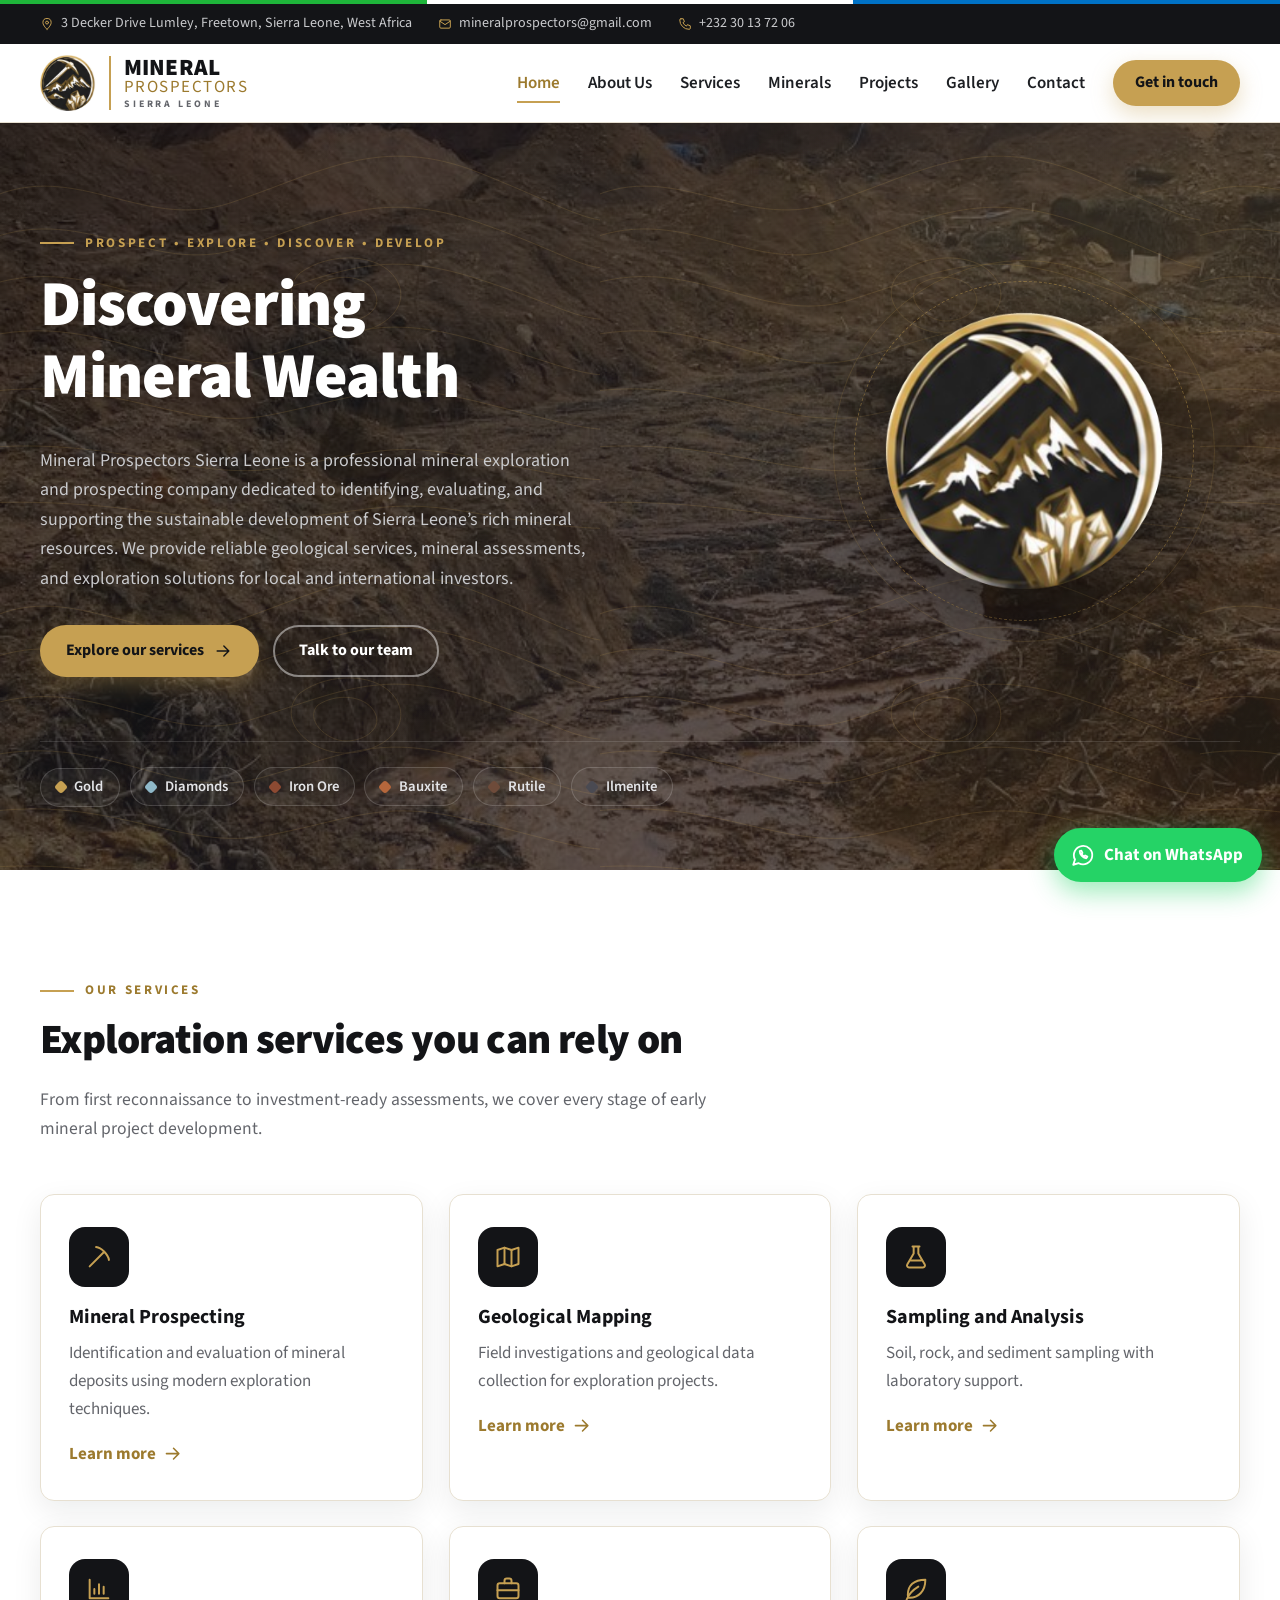
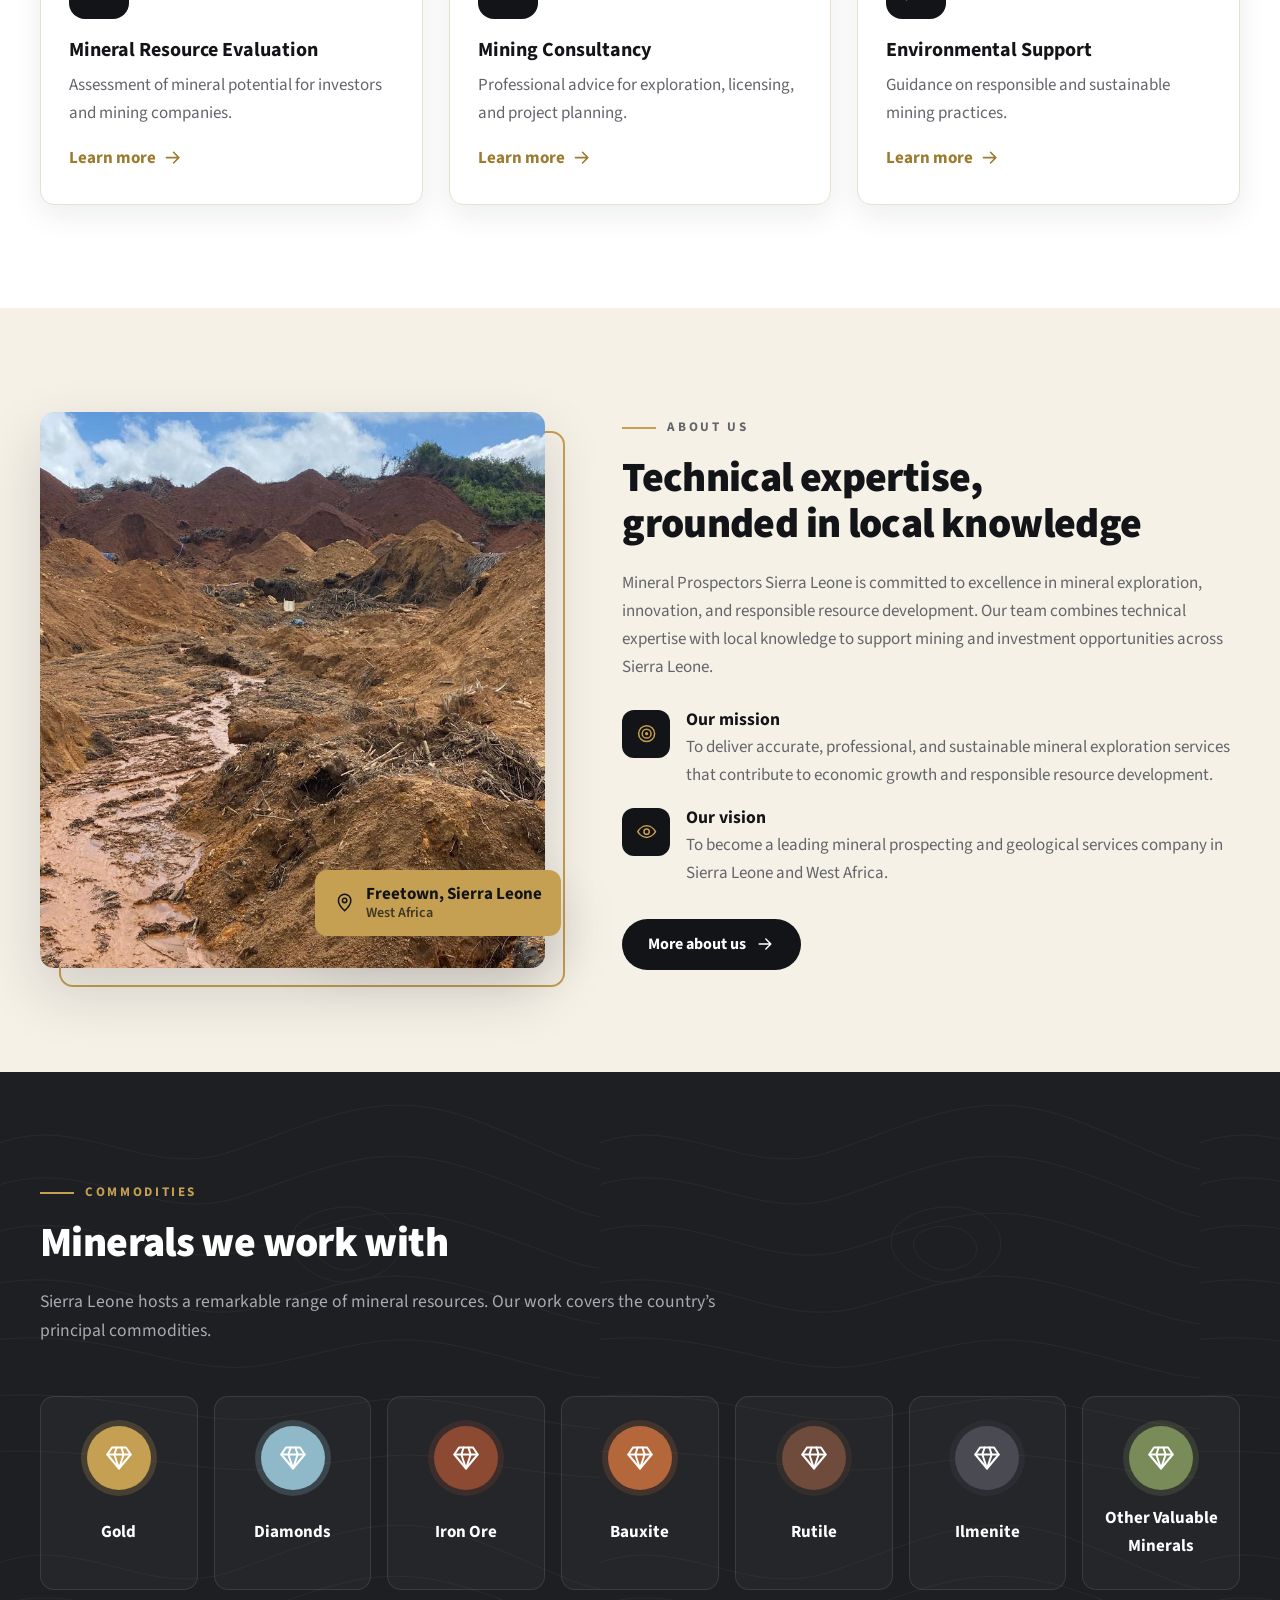
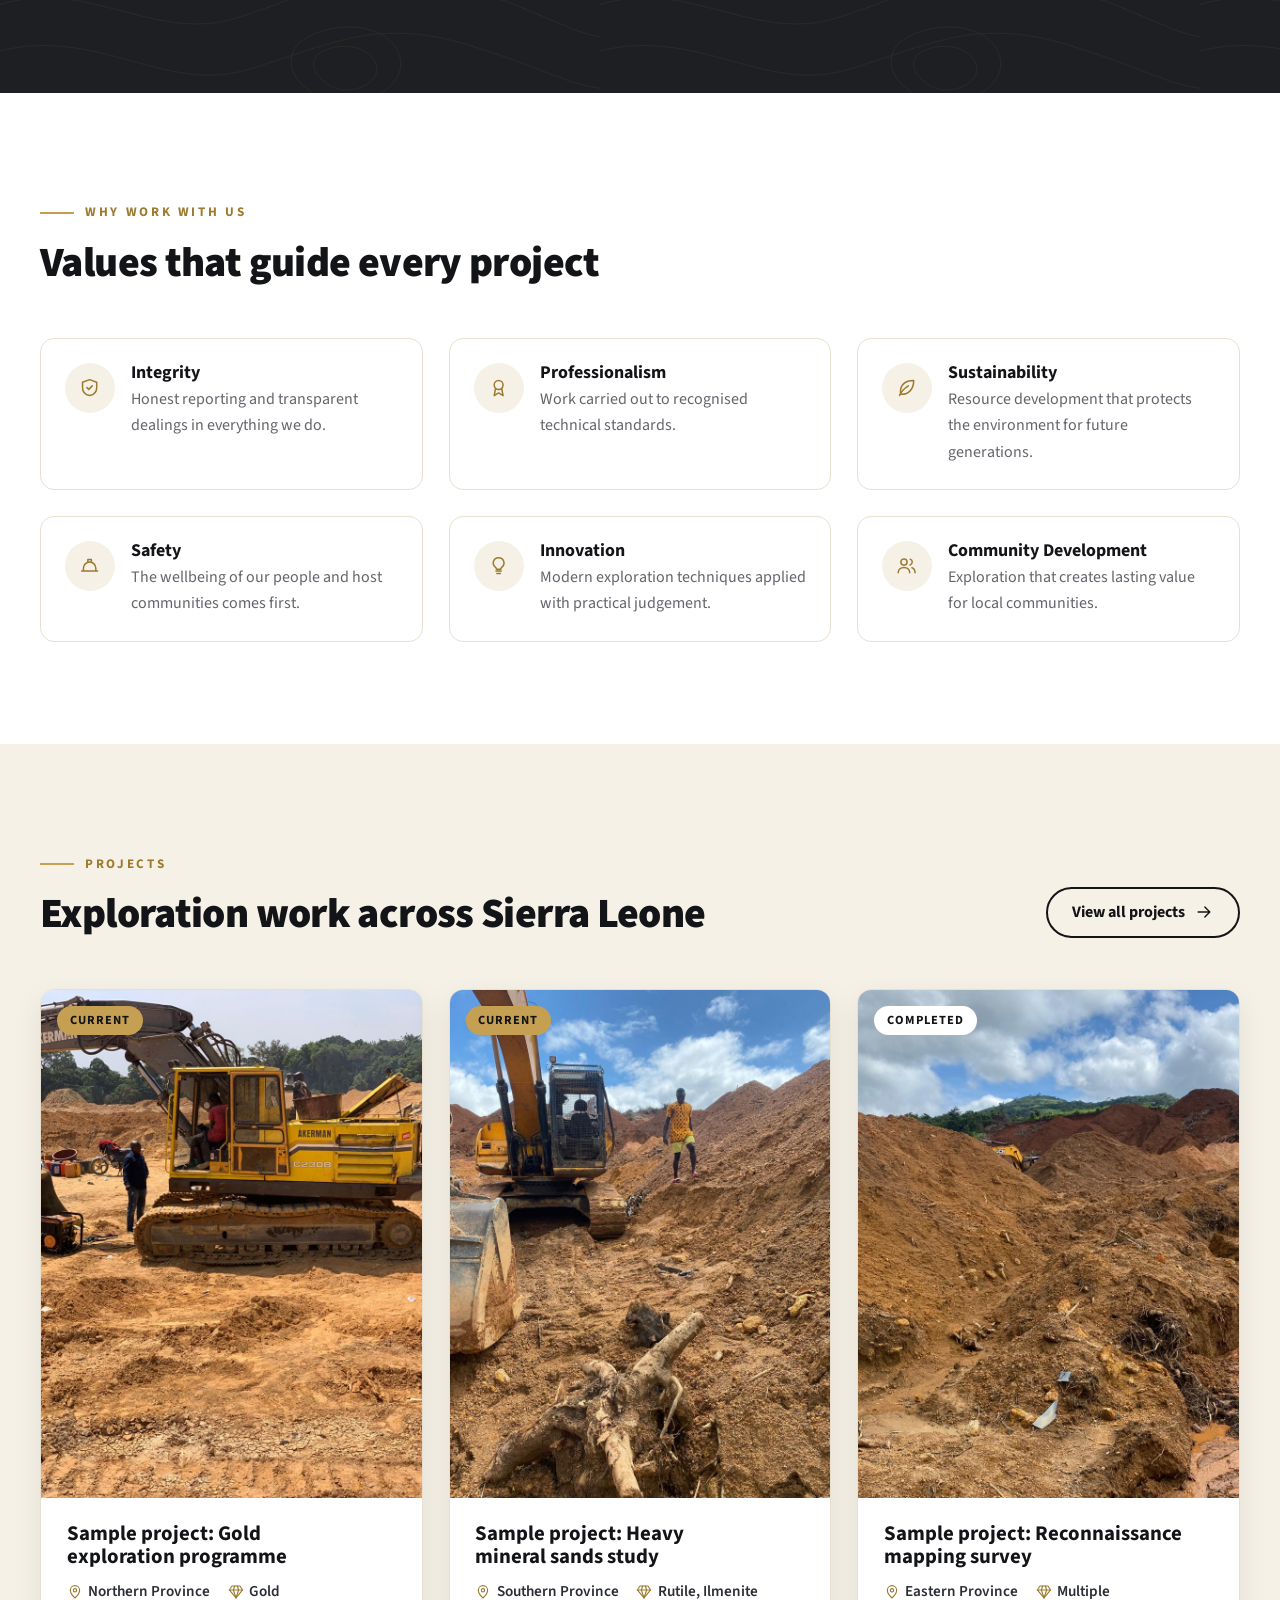
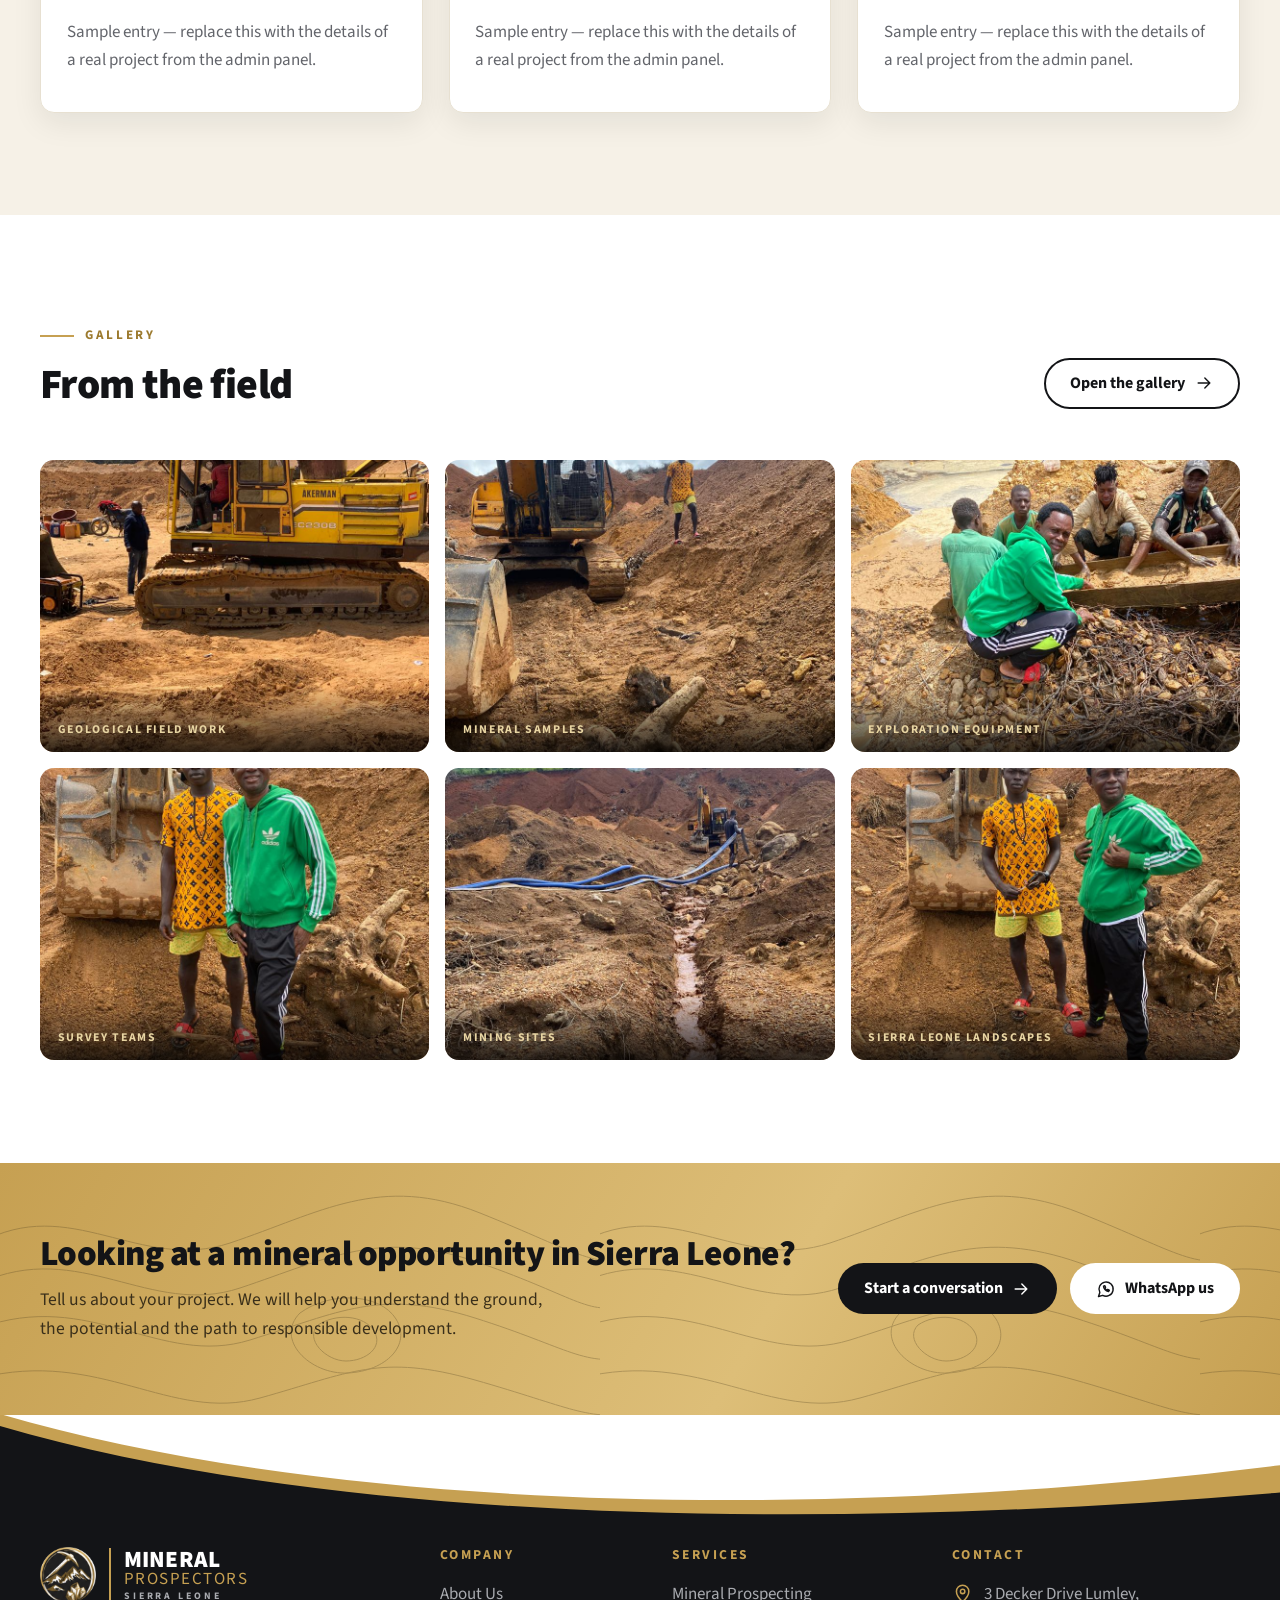
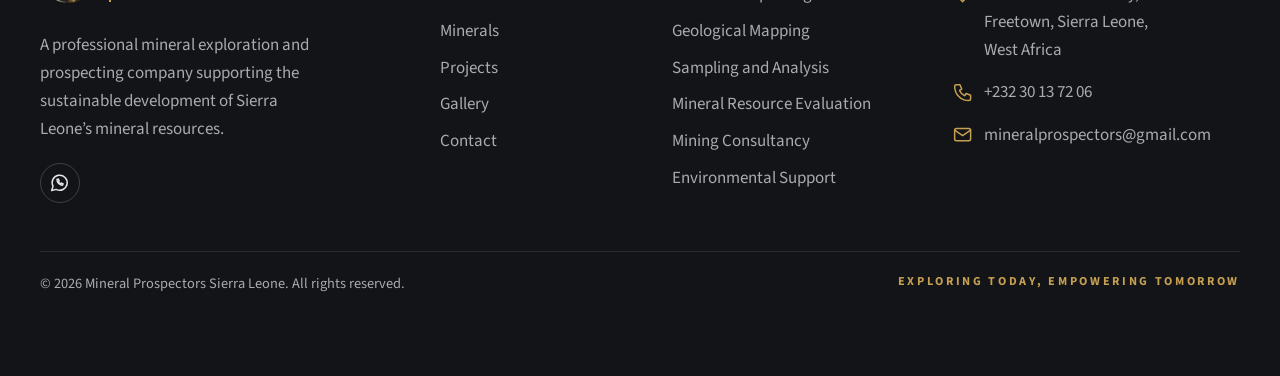
==== commit 81bdbef8: "Fix hero background photo not loading The photo address was resolved relative to the stylesheet, so " ====
--- a/index.html
+++ b/index.html
@@ -56,8 +56,8 @@
 
 <main id="main">
 
-<section class="hero" style="--hero-img:url('uploads/20261009-c30846c750f95243.jpg')">
-    <div class="container hero__in">
+<section class="hero">
+    <div class="hero__bg" style="background-image:url('uploads/20261009-c30846c750f95243.jpg')"></div>    <div class="container hero__in">
         <div class="hero__copy">
             <p class="eyebrow" data-aos="fade-up">Prospect • Explore • Discover • Develop</p>
             <h1 data-aos="fade-up" data-aos-delay="80">Discovering Mineral Wealth</h1>
--- a/assets/css/style.css
+++ b/assets/css/style.css
@@ -136,7 +136,7 @@
     background: radial-gradient(900px 500px at 85% 20%, rgba(198, 160, 82, .22), transparent 60%),
                 linear-gradient(135deg, #0F1012 0%, #1D1F23 55%, #33271A 100%);
 }
-.hero::before { content: ""; position: absolute; inset: 0; z-index: -1; background: var(--hero-img, none) center / cover no-repeat; opacity: .28; }
+.hero__bg { position: absolute; inset: 0; z-index: -1; background: center / cover no-repeat; opacity: .28; }
 .hero::after { content: ""; position: absolute; inset: 0; z-index: -1; background: var(--topo); background-size: 600px 420px; opacity: .16; }
 .hero__in { display: grid; grid-template-columns: minmax(0, 1.25fr) minmax(0, .75fr); gap: 3rem; align-items: center; }
 .hero h1 { color: #fff; }
@@ -421,7 +421,7 @@
 }
 
 /* ---------- Page banner photo ---------- */
-.banner::before { content: ""; position: absolute; inset: 0; z-index: -1; background: var(--banner-img, none) center / cover no-repeat; opacity: .34; }
+.banner__bg { position: absolute; inset: 0; z-index: -1; background: center / cover no-repeat; opacity: .34; }
 .banner--photo::after { opacity: .1; }
 .banner--photo { background: linear-gradient(135deg, #0B0C0E, #17181B 60%, #2A2016); }
 
